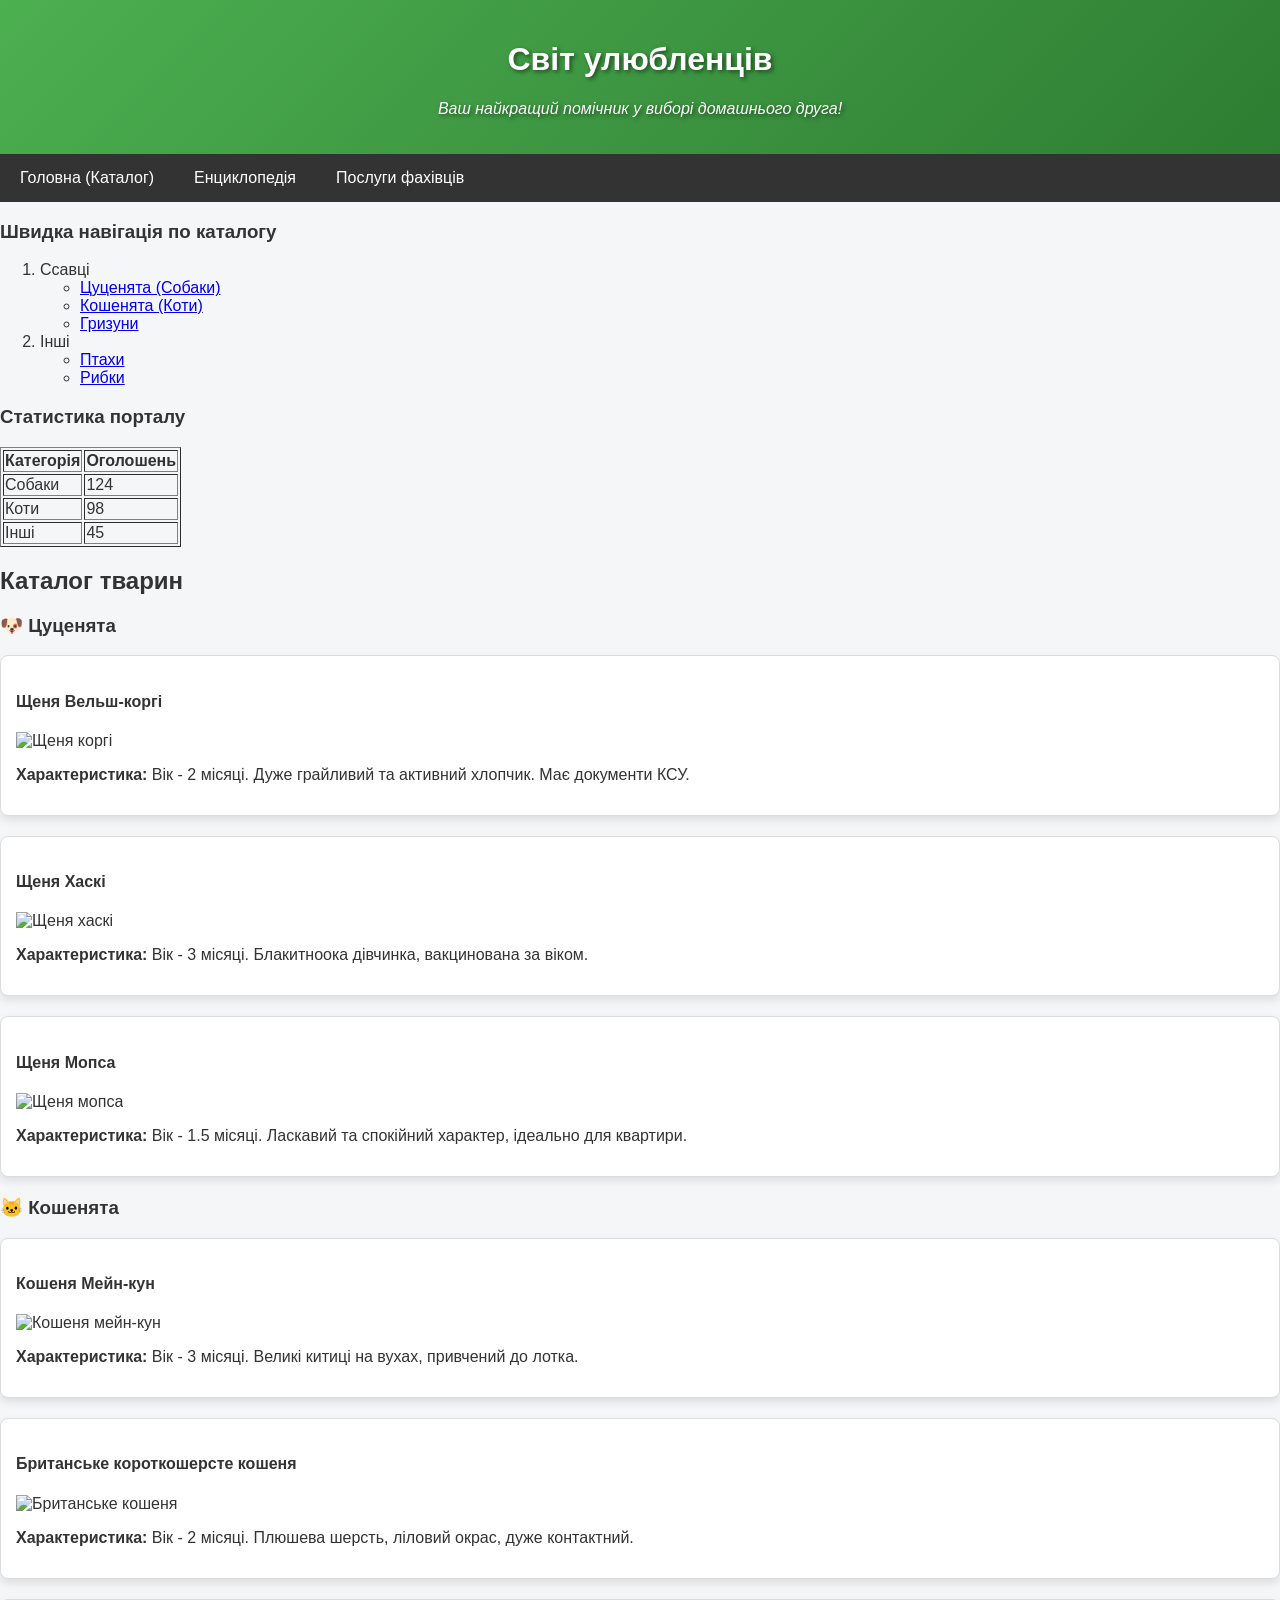
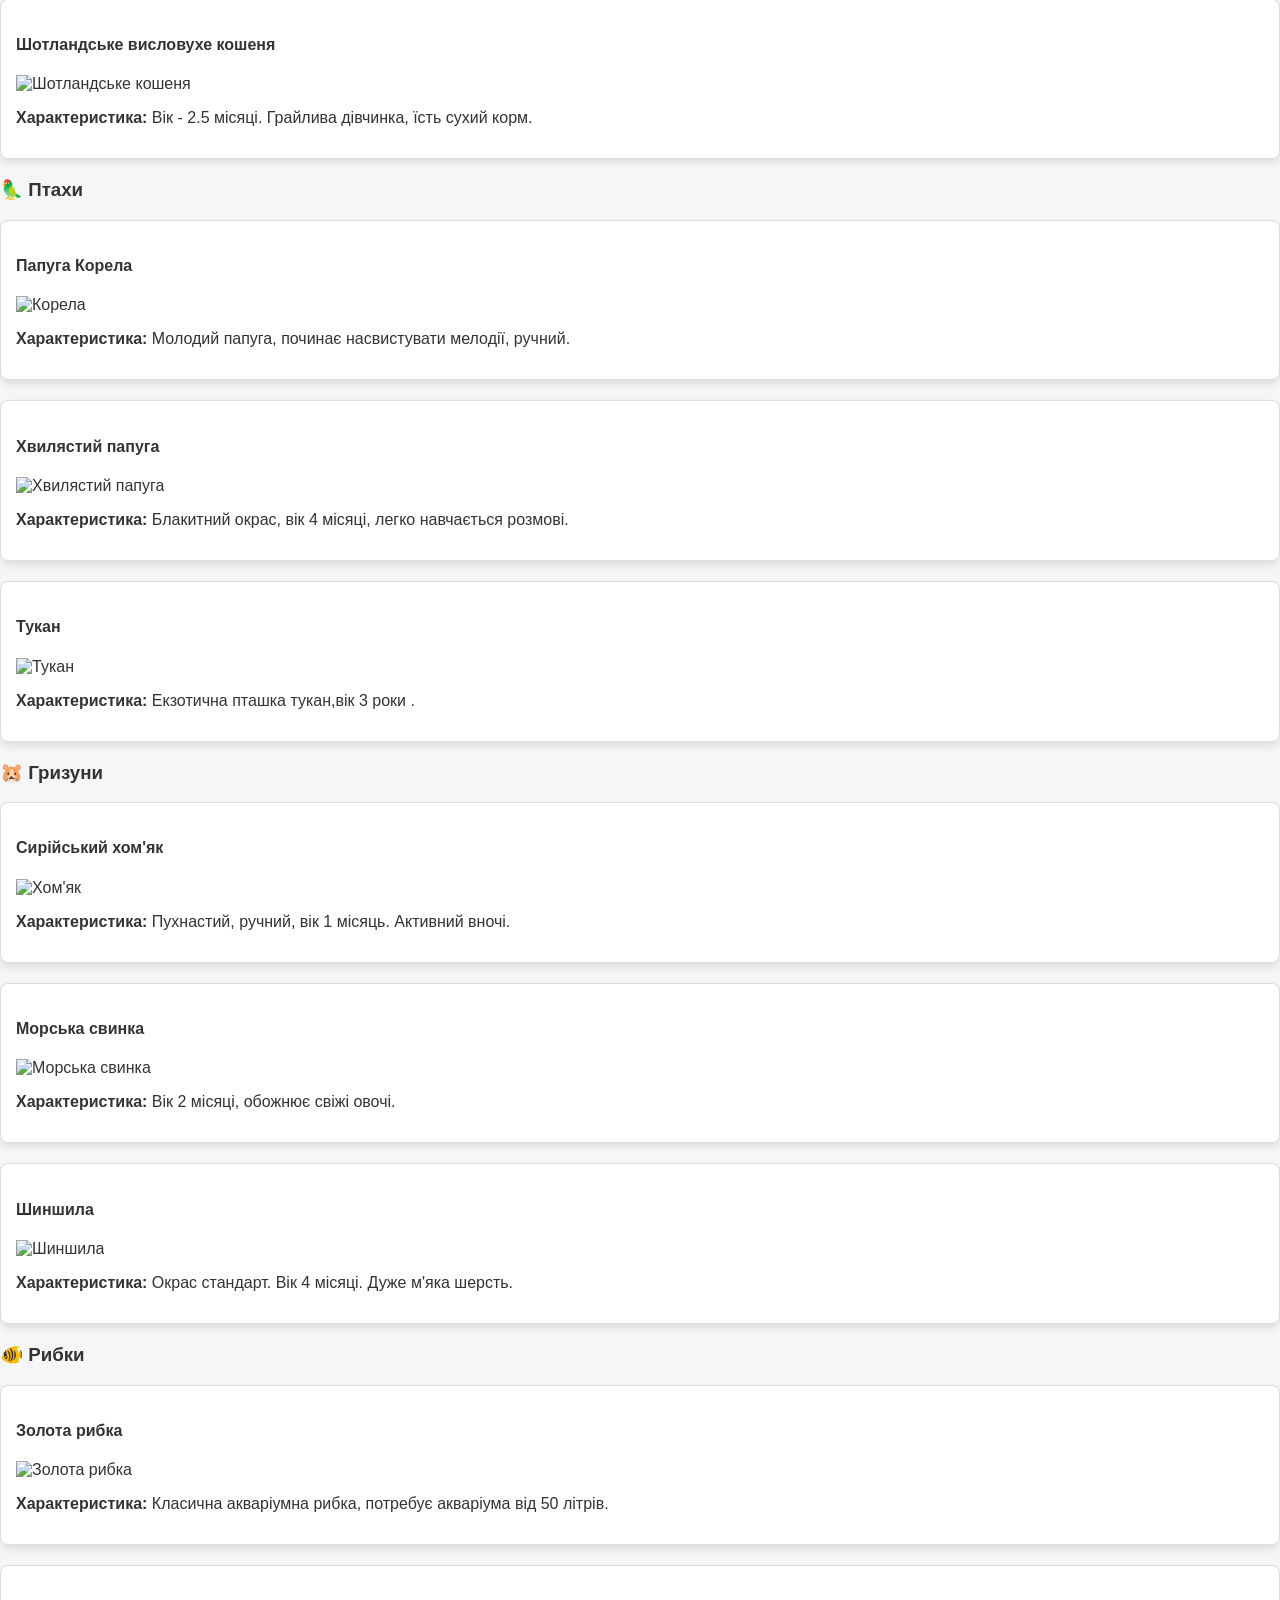
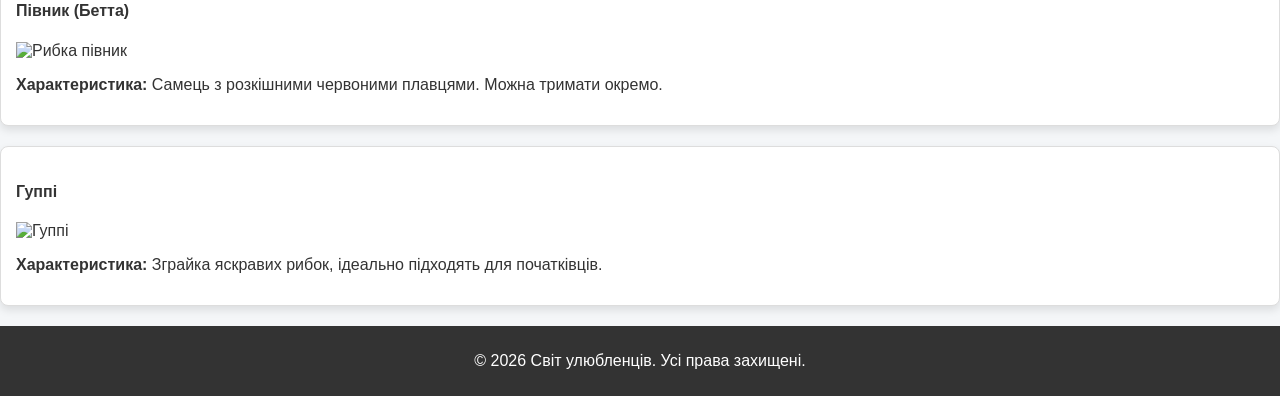
==== index.html @ 74fa22ad "All laboratory work has been completed: structure, CSS, multimedia and form have been added" ====
<!DOCTYPE html>
<html lang="uk">
<head>
    
    <meta charset="utf-8">
    <meta name="description" content="Світ улюбленців - каталог домашніх тварин, оголошення, продаж цуценят та кошенят">
    <meta name="keywords" content="тварини, коти, собаки, птахи, гризуни, рибки, купити">
    <meta name="author" content="Самбуріна Єва">
    <meta name="viewport" content="width=device-width, initial-scale=1.0">
    <title>Світ улюбленців - Головна та Каталог</title>
   
    <link rel="stylesheet" href="style.css">
</head>
<body>
  
    <header>
        <h1>Світ улюбленців</h1>
        <p><i>Ваш найкращий помічник у виборі домашнього друга!</i></p>
    </header>

    
    <nav>
        <ul class="main-menu">
            <li><a href="index.html">Головна (Каталог)</a>
                <ul class="sub-menu">
                    <li><a href="index.html#dogs">Собаки</a></li>
                    <li><a href="index.html#cats">Коти</a></li>
                </ul>
            </li>
            <li><a href="encyclopedia.html">Енциклопедія</a></li>
            <li><a href="services.html">Послуги фахівців</a></li>
        </ul>
    </nav>

   
    <main>
       
        <aside>
            <h3>Швидка навігація по каталогу</h3>
          
            <ol>
                <li>Ссавці
                    <ul>
                        <li><a href="#dogs">Цуценята (Собаки)</a></li>
                        <li><a href="#cats">Кошенята (Коти)</a></li>
                        <li><a href="#rodents">Гризуни</a></li>
                    </ul>
                </li>
                <li>Інші
                    <ul>
                        <li><a href="#birds">Птахи</a></li>
                        <li><a href="#fish">Рибки</a></li>
                    </ul>
                </li>
            </ol>
            
            <h3>Статистика порталу</h3>
           
            <table border="1">
                <tr>
                    <th>Категорія</th>
                    <th>Оголошень</th>
                </tr>
                <tr><td>Собаки</td><td>124</td></tr>
                <tr><td>Коти</td><td>98</td></tr>
                <tr><td>Інші</td><td>45</td></tr>
            </table>
        </aside>

        <section id="catalog">
            <h2>Каталог тварин</h2>

           
            <section id="dogs">
                <h3>🐶 Цуценята</h3>
                <article>
                    <h4>Щеня Вельш-коргі</h4>
                    <img src="https://delo-korm.ru/upload/medialibrary/e2e/%D0%BA%D0%BE%D1%80%D0%B6%D0%B8%D0%BA.jpg?"height="250" alt="Щеня коргі">
                    <p><b>Характеристика:</b> Вік - 2 місяці. Дуже грайливий та активний хлопчик. Має документи КСУ.</p>
                </article>
                <article>
                    <h4>Щеня Хаскі</h4>
                    <img src="https://petadvice.co.ua/wp-content/uploads/2020/04/husky-2.jpg?"height="250" alt="Щеня хаскі">
                    <p><b>Характеристика:</b> Вік - 3 місяці. Блакитноока дівчинка, вакцинована за віком.</p>
                </article>
                <article>
                    <h4>Щеня Мопса</h4>
                    <img src="https://domashnij-zapovednik.com/wp-content/uploads/2018/09/mal.vTdqk_.jpg" alt="Щеня мопса">
                    <p><b>Характеристика:</b> Вік - 1.5 місяці. Ласкавий та спокійний характер, ідеально для квартири.</p>
                </article>
            </section>

           
            <section id="cats">
                <h3>🐱 Кошенята</h3>
                <article>
                    <h4>Кошеня Мейн-кун</h4>
                    <img src="https://lbcat.com.ua/images/Anthony1.jpg"height="250"  alt="Кошеня мейн-кун">
                    <p><b>Характеристика:</b> Вік - 3 місяці. Великі китиці на вухах, привчений до лотка.</p>
                </article>
                <article>
                    <h4>Британське короткошерсте кошеня</h4>
                    <img src="https://images.unsplash.com/photo-1574144611937-0df059b5ef3e?w=200" alt="Британське кошеня">
                    <p><b>Характеристика:</b> Вік - 2 місяці. Плюшева шерсть, ліловий окрас, дуже контактний.</p>
                </article>
                <article>
                    <h4>Шотландське висловухе кошеня</h4>
                    <img src="https://shotlandskie-kotyata.com.ua/wp-content/uploads/2023/09/dsc1158-954x1024.jpg?"height="250"  alt="Шотландське кошеня">
                    <p><b>Характеристика:</b> Вік - 2.5 місяці. Грайлива дівчинка, їсть сухий корм.</p>
                </article>
            </section>

            
            <section id="birds">
                <h3>🦜 Птахи</h3>
                <article>
                    <h4>Папуга Корела</h4>
                    <img src="https://trtmo.te.ua/wp-content/uploads/2025/11/papuga-korela.jpg?" height="250" alt="Корела">
                    <p><b>Характеристика:</b> Молодий папуга, починає насвистувати мелодії, ручний.</p>
                </article>
                <article>
                    <h4>Хвилястий папуга</h4>
                    <img src="https://bigzoo.com.ua/image/cache/catalog/Animals/Popugai/malenkiye/volnistyye/volnistyy_siniy-750x750-product_thumb.jpg?" height="250" alt="Хвилястий папуга">
                    <p><b>Характеристика:</b> Блакитний окрас, вік 4 місяці, легко навчається розмові.</p>
                </article>
                <article>
                    <h4>Тукан</h4>
                    <img src="https://images.unsplash.com/photo-1550853024-fae8cd4be47f?w=200" alt="Тукан">
                    <p><b>Характеристика: </b>Екзотична пташка тукан,вік 3 роки .</b> </p>
                </article>
            </section>

            
            <section id="rodents">
                <h3>🐹 Гризуни</h3>
                <article>
                    <h4>Сирійський хом'як</h4>
                    <img src="https://images.unsplash.com/photo-1425082661705-1834bfd09dca?w=200" alt="Хом'як">
                    <p><b>Характеристика:</b> Пухнастий, ручний, вік 1 місяць. Активний вночі.</p>
                </article>
                <article>
                    <h4>Морська свинка</h4>
                    <img src="https://terra.vet/wp-content/uploads/22-35.jpg?"height="250"  alt="Морська свинка">
                    <p><b>Характеристика:</b>  Вік 2 місяці, обожнює свіжі овочі.</p>
                </article>
                <article>
                    <h4>Шиншила</h4>
                    <img src="https://cdn.e-pet.com.ua/uploaded/2026/4/17/18/%D0%B7%D0%BE%D0%B1%D1%80%D0%B0%D0%B6%D0%B5%D0%BD%D0%BD%D1%8F_viber_2026-04-17_21-41-24-716-GH0wzEMO.jpg?" height="250" alt="Шиншила">
                    <p><b>Характеристика:</b> Окрас стандарт. Вік 4 місяці. Дуже м'яка шерсть.</p>
                </article>
            </section>

           
            <section id="fish">
                <h3>🐠 Рибки</h3>
                <article>
                    <h4>Золота рибка</h4>
                    <img src="https://blog.tetra.net/uk-ua/wp-content/uploads/2020/12/zolota-rybka.jpg?" height="250" alt="Золота рибка">
                    <p><b>Характеристика:</b> Класична акваріумна рибка, потребує акваріума від 50 літрів.</p>
                </article>
                <article>
                    <h4>Півник (Бетта)</h4>
                    <img src="https://images.prom.ua/5785927025_w1280_h640_5785927025.jpg" height="250" alt="Рибка півник">
                    <p><b>Характеристика:</b> Самець з розкішними червоними плавцями. Можна тримати окремо.</p>
                </article>
                <article>
                    <h4>Гуппі</h4>
                    <img src="https://blog.tetra.net/uk-ua/wp-content/uploads/2020/03/hupi-zovnishnii-vyhliad.jpg" height="250" alt="Гуппі">
                    <p><b>Характеристика:</b> Зграйка яскравих рибок, ідеально підходять для початківців.</p>
                </article>
            </section>

        </section>
    </main>

    
    <footer>
        <p>&copy; 2026 Світ улюбленців. Усі права захищені.</p>
        
    </footer>
</body>
</html>
---- style.css ----
body {
    font-family: Arial, sans-serif; /* Шрифти */
    background-color: #f4f6f8;      /* Колір фону (спрацює, якщо картинка не завантажиться) */
    
    /* ДОДАНО: Фонова картинка (Блок 1, Завдання 2) */
    background-image: url('https://www.transparenttextures.com/patterns/cubes.png'); 
    
    color: #333;                    /* Колір тексту */
    margin: 0;
    padding: 0;
}

/* 
   БЛОК 3, ЗАВДАННЯ 1: Градієнт, тінь тексту та прозорість (rgba)
    */
header {
    /* Лінійний градієнт для фону шапки */
    background: linear-gradient(135deg, #4CAF50 0%, #2E7D32 100%);
    color: white;
    text-align: center; /* Вирівнювання (Блок 1) */
    padding: 20px;
    /* Тінь тексту з прозорістю 50% (0.5) */
    text-shadow: 2px 2px 4px rgba(0, 0, 0, 0.5); 
}

/* 
   БЛОК 1, ЗАВДАННЯ 5: Списки (list-style)
    */
nav {
    background-color: #333;
}
.main-menu, .sub-menu {
    list-style: none; /* Прибираємо стандартні маркери списків */
    padding: 0;
    margin: 0;
}
.main-menu {
    display: flex; 
}
.main-menu > li {
    position: relative;
}
.main-menu a {
    display: block;
    padding: 15px 20px;
    color:white;
    text-decoration: none;
}
.main-menu a:hover {
    background-color: #555;
}
.sub-menu {
    display: none;
    position: absolute;
    top: 100%;
    left: 0;
    background-color: #444;
    min-width: 150px;
    /* БЛОК 3, ЗАВДАННЯ 1: Тінь блоку для випадаючого меню */
    box-shadow: 0px 8px 16px rgba(0, 0, 0, 0.2);
}
.main-menu > li:hover .sub-menu {
    display: block;
}

/* 
   БЛОК 1, ЗАВДАННЯ 5: Кордони, рамки та селектори тегів
   */
article {
    background-color: white;
    padding: 15px;
    margin-bottom: 20px;
    border: 1px solid #ddd; /* Кордони (рамки) блоку */
    border-radius: 8px;     /* Закруглення кутів */
    /* БЛОК 3, ЗАВДАННЯ 1: Тінь блоку з напівпрозорим чорним кольором */
    box-shadow: 0 4px 8px rgba(0, 0, 0, 0.1);
}

/* БЛОК 3, ЗАВДАННЯ 1: Прозорість (opacity) до зображень */
.breed-img {
    transition: opacity 0.3s ease;
}
.breed-img:hover {
    opacity: 0.8; /* Зображення стає трохи прозорим при наведенні */
}

/* 
   БЛОК 1, ЗАВДАННЯ 5: Класи та ID-селектори
   ========================================================================== */
/* Клас-селектор для стилізації складної форми */
.styled-form {
    background-color: #f9f9f9;
    padding: 20px;
    border-radius: 8px;
    max-width: 500px;
    border: 1px solid #ccc;
    box-shadow: 0 4px 8px rgba(0,0,0,0.1);
}
.styled-form input {
    width: 100%;
    padding: 8px;
    margin-top: 5px;
    box-sizing: border-box;
}

/* БЛОК 1, ЗАВДАННЯ 5: Курсори */
.styled-form button {
    background-color: #4CAF50;
    color: white;
    padding: 10px 15px;
    border: none;
    border-radius: 4px;
    cursor: pointer; /* Зміна курсору на «руку» при наведенні на кнопку */
    margin-top: 15px;
}
.styled-form button:hover {
    background-color: #45a049;
}

/* ID-селектори для секцій на сторінці послуг */
#vet, #kino, #form {
    margin-top: 20px;
}

footer {
    text-align: center;
    background-color: #333;
    color: white;
    padding: 10px;
    margin-top: 20px;
}
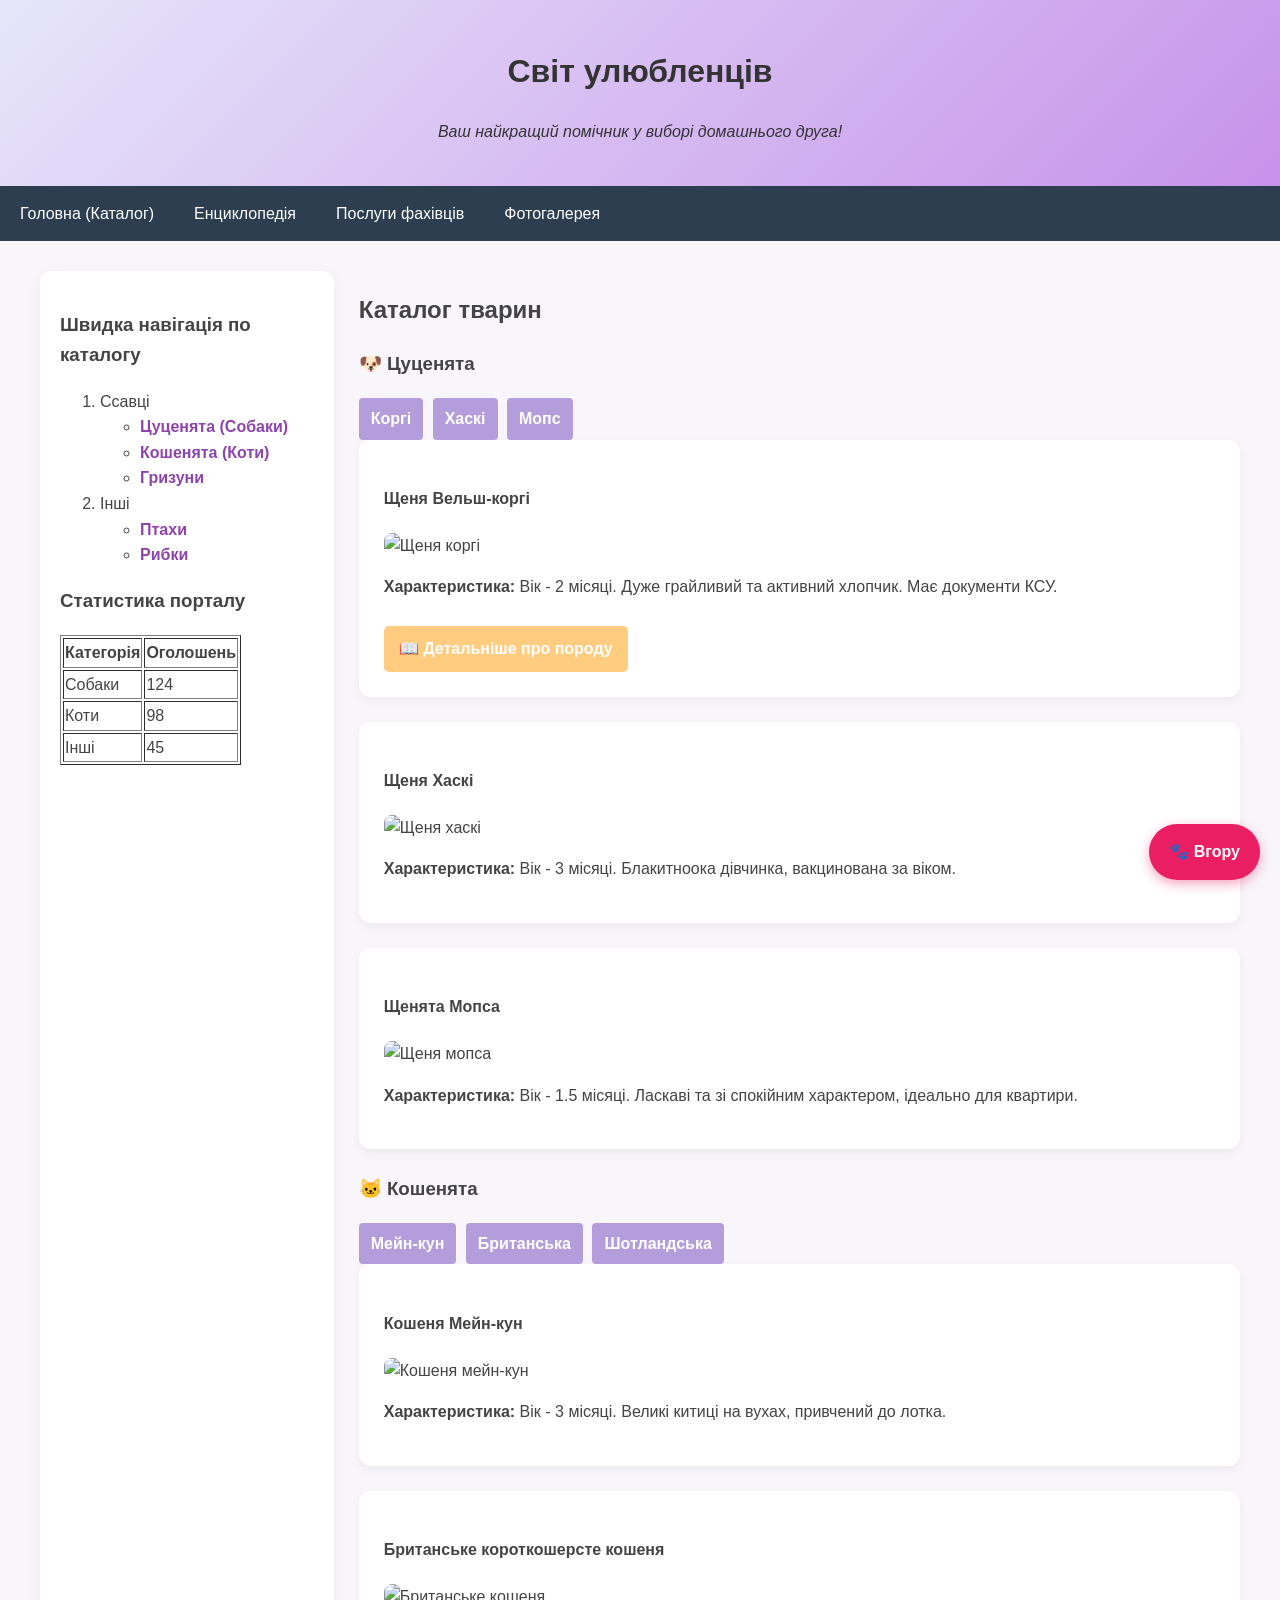
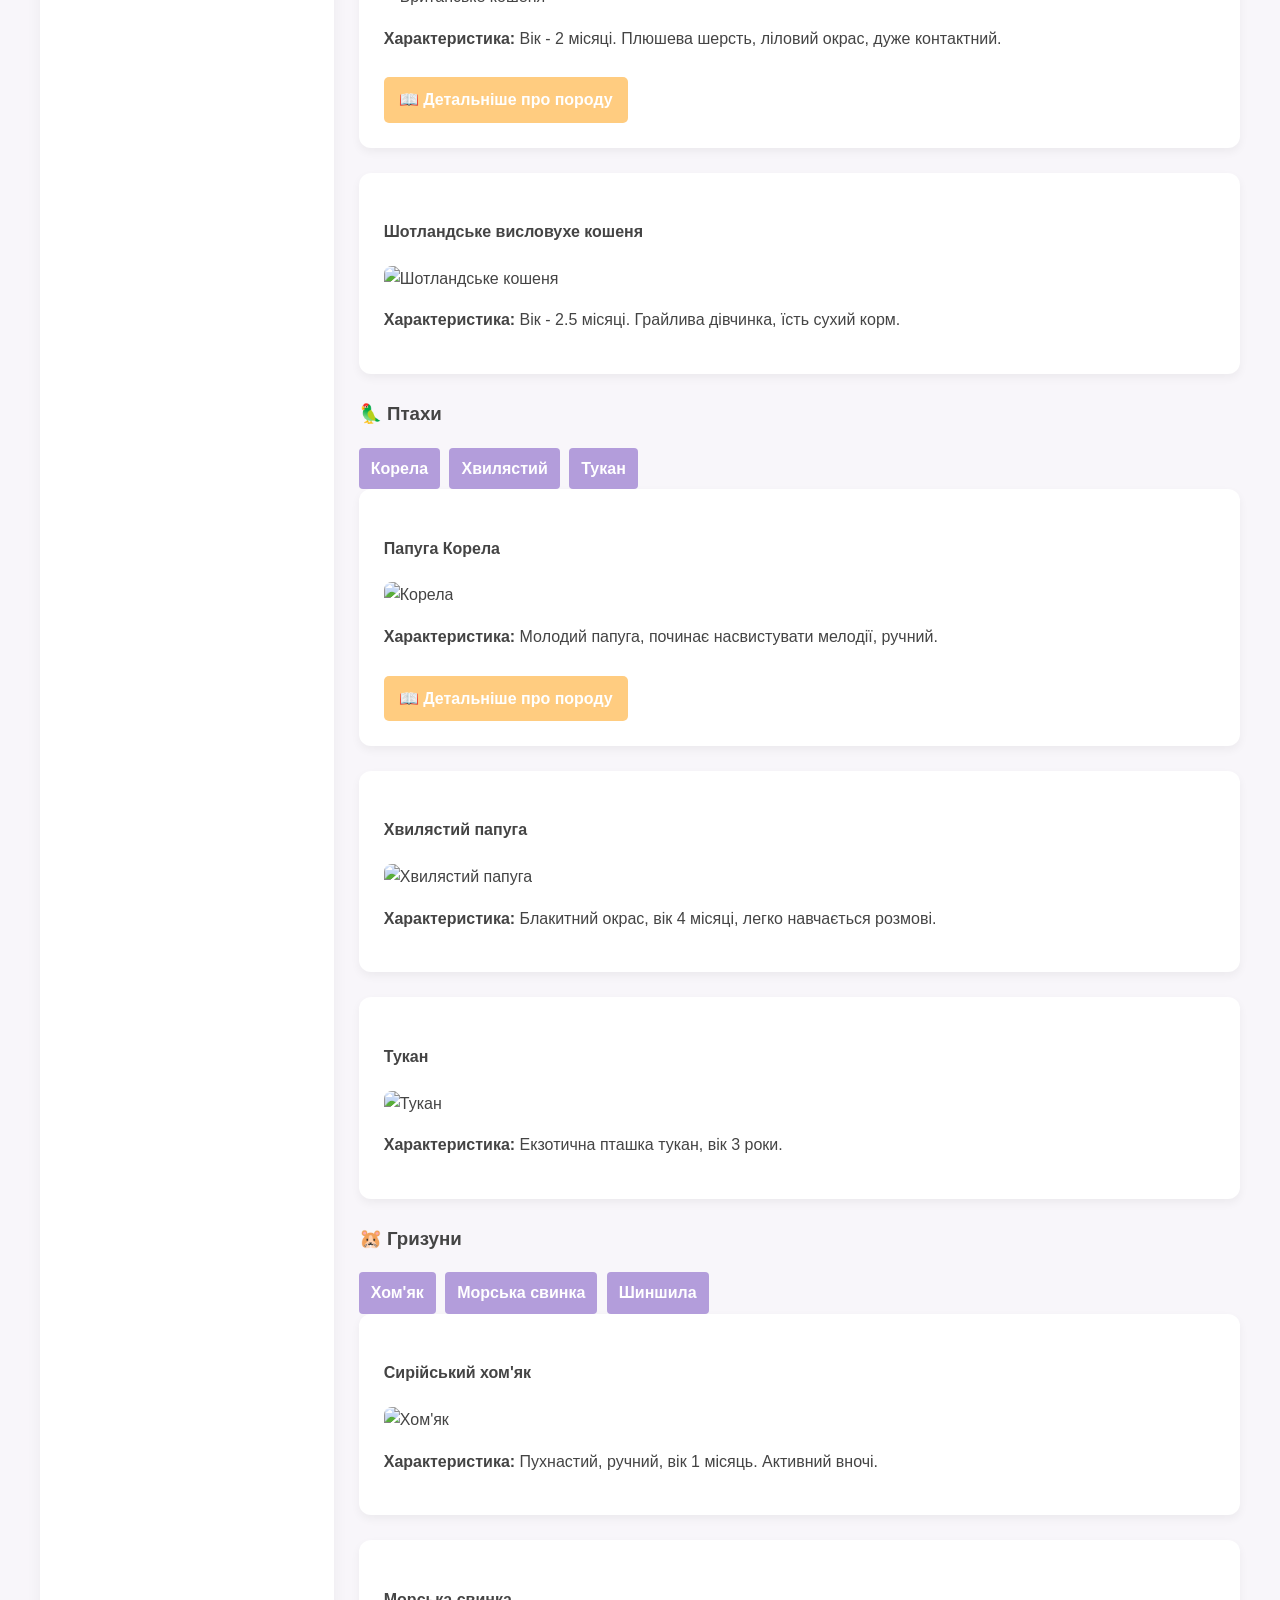
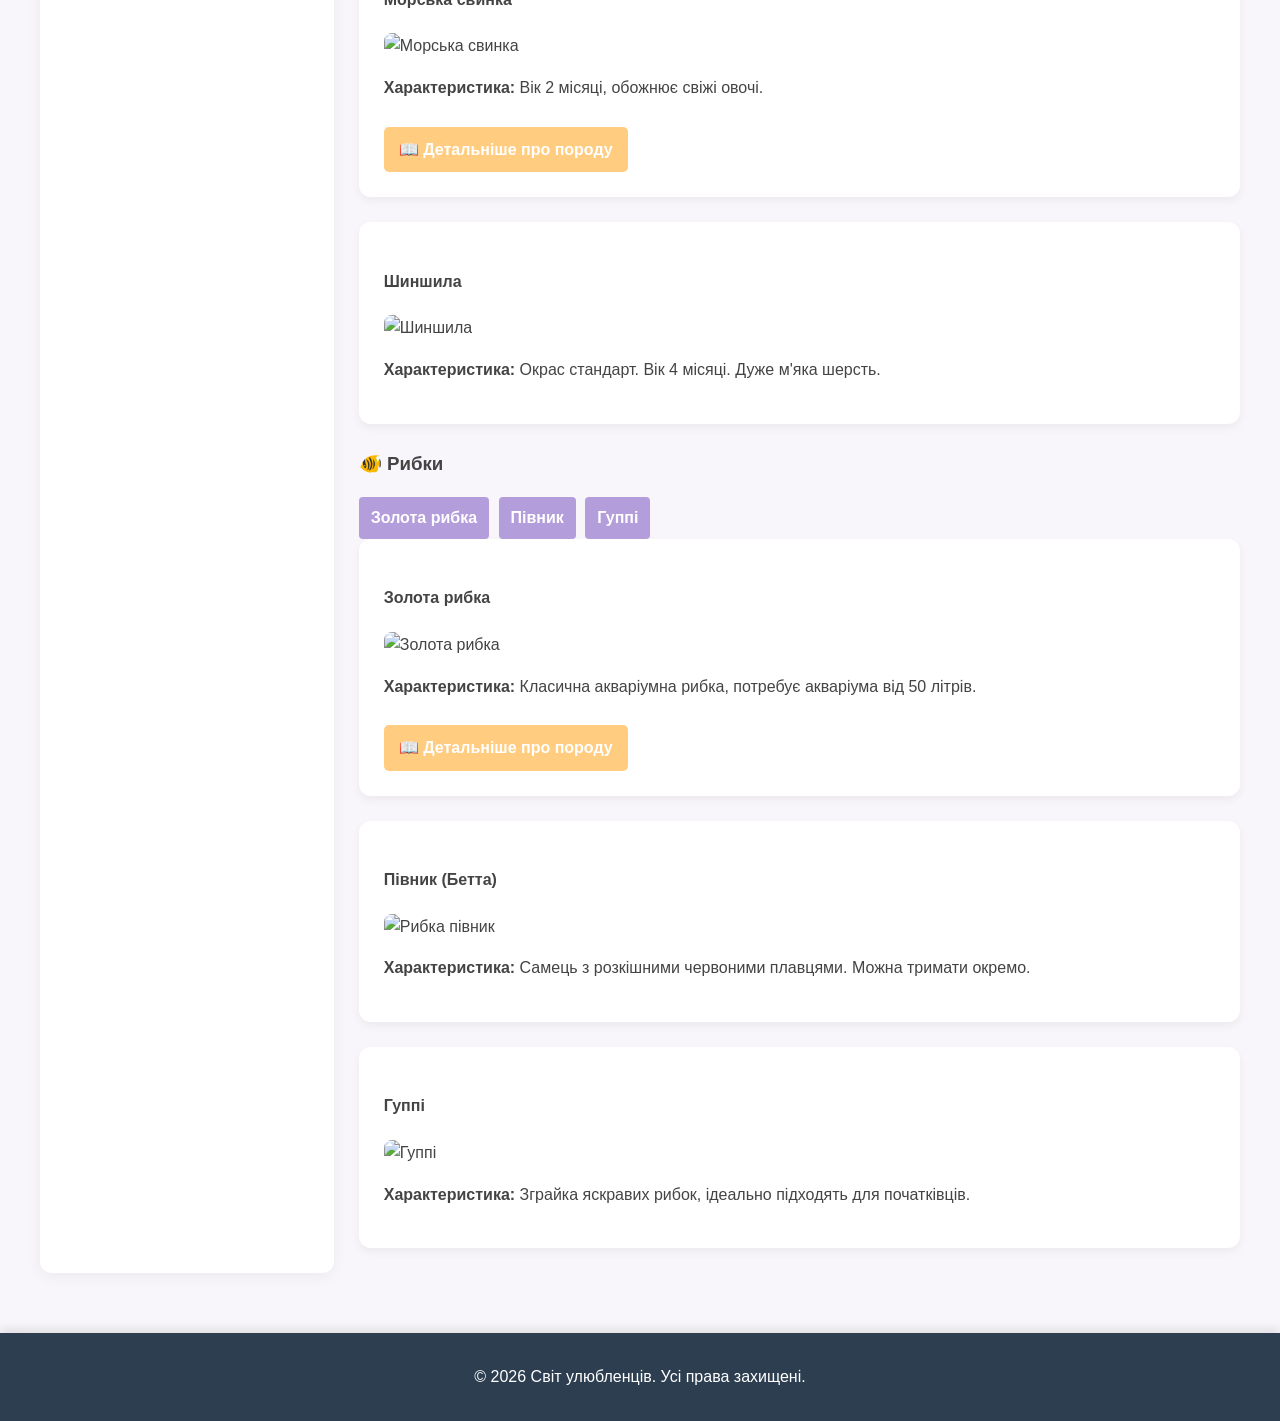
==== commit e5a50150: "feat(lab2): add CSS Grid layout, media queries, and responsive menu" ====
--- a/index.html
+++ b/index.html
@@ -1,24 +1,19 @@
 <!DOCTYPE html>
 <html lang="uk">
 <head>
-    
     <meta charset="utf-8">
-    <meta name="description" content="Світ улюбленців - каталог домашніх тварин, оголошення, продаж цуценят та кошенят">
-    <meta name="keywords" content="тварини, коти, собаки, птахи, гризуни, рибки, купити">
+    <meta name="description" content="Світ улюбленців - каталог домашніх тварин">
     <meta name="author" content="Самбуріна Єва">
     <meta name="viewport" content="width=device-width, initial-scale=1.0">
-    <title>Світ улюбленців - Головна та Каталог</title>
-   
+    <title>Світ улюбленців - Каталог</title>
     <link rel="stylesheet" href="style.css">
 </head>
-<body>
-  
-    <header>
-        <h1>Світ улюбленців</h1>
-        <p><i>Ваш найкращий помічник у виборі домашнього друга!</i></p>
+<body class="page">
+    <header class="header">
+        <h1 class="header__title">Світ улюбленців</h1>
+        <p class="header__subtitle"><i>Ваш найкращий помічник у виборі домашнього друга!</i></p>
     </header>
 
-    
     <nav>
         <ul class="main-menu">
             <li><a href="index.html">Головна (Каталог)</a>
@@ -29,34 +24,32 @@
             </li>
             <li><a href="encyclopedia.html">Енциклопедія</a></li>
             <li><a href="services.html">Послуги фахівців</a></li>
+            <!-- ОСЬ НАША НОВА КНОПКА ДЛЯ ГАЛЕРЕЇ -->
+            <li><a href="gallery.html">Фотогалерея</a></li>
         </ul>
     </nav>
 
-   
-    <main>
-       
-        <aside>
-            <h3>Швидка навігація по каталогу</h3>
-          
-            <ol>
-                <li>Ссавці
-                    <ul>
-                        <li><a href="#dogs">Цуценята (Собаки)</a></li>
-                        <li><a href="#cats">Кошенята (Коти)</a></li>
-                        <li><a href="#rodents">Гризуни</a></li>
+    <main class="main-content">
+        <aside class="sidebar">
+            <h3 class="sidebar__title">Швидка навігація по каталогу</h3>
+            <ol class="sidebar__list">
+                <li class="sidebar__item">Ссавці
+                    <ul class="sidebar__sublist">
+                        <li class="sidebar__subitem"><a href="#dogs">Цуценята (Собаки)</a></li>
+                        <li class="sidebar__subitem"><a href="#cats">Кошенята (Коти)</a></li>
+                        <li class="sidebar__subitem"><a href="#rodents">Гризуни</a></li>
                     </ul>
                 </li>
-                <li>Інші
-                    <ul>
-                        <li><a href="#birds">Птахи</a></li>
-                        <li><a href="#fish">Рибки</a></li>
+                <li class="sidebar__item">Інші
+                    <ul class="sidebar__sublist">
+                        <li class="sidebar__subitem"><a href="#birds">Птахи</a></li>
+                        <li class="sidebar__subitem"><a href="#fish">Рибки</a></li>
                     </ul>
                 </li>
             </ol>
-            
-            <h3>Статистика порталу</h3>
-           
-            <table border="1">
+
+            <h3 class="sidebar__title">Статистика порталу</h3>
+            <table border="1" class="sidebar__table">
                 <tr>
                     <th>Категорія</th>
                     <th>Оголошень</th>
@@ -67,116 +60,149 @@
             </table>
         </aside>
 
-        <section id="catalog">
-            <h2>Каталог тварин</h2>
-
-           
-            <section id="dogs">
-                <h3>🐶 Цуценята</h3>
-                <article>
-                    <h4>Щеня Вельш-коргі</h4>
-                    <img src="https://delo-korm.ru/upload/medialibrary/e2e/%D0%BA%D0%BE%D1%80%D0%B6%D0%B8%D0%BA.jpg?"height="250" alt="Щеня коргі">
-                    <p><b>Характеристика:</b> Вік - 2 місяці. Дуже грайливий та активний хлопчик. Має документи КСУ.</p>
-                </article>
-                <article>
-                    <h4>Щеня Хаскі</h4>
-                    <img src="https://petadvice.co.ua/wp-content/uploads/2020/04/husky-2.jpg?"height="250" alt="Щеня хаскі">
-                    <p><b>Характеристика:</b> Вік - 3 місяці. Блакитноока дівчинка, вакцинована за віком.</p>
-                </article>
-                <article>
-                    <h4>Щеня Мопса</h4>
-                    <img src="https://domashnij-zapovednik.com/wp-content/uploads/2018/09/mal.vTdqk_.jpg" alt="Щеня мопса">
-                    <p><b>Характеристика:</b> Вік - 1.5 місяці. Ласкавий та спокійний характер, ідеально для квартири.</p>
-                </article>
-            </section>
-
-           
-            <section id="cats">
-                <h3>🐱 Кошенята</h3>
-                <article>
-                    <h4>Кошеня Мейн-кун</h4>
-                    <img src="https://lbcat.com.ua/images/Anthony1.jpg"height="250"  alt="Кошеня мейн-кун">
-                    <p><b>Характеристика:</b> Вік - 3 місяці. Великі китиці на вухах, привчений до лотка.</p>
-                </article>
-                <article>
-                    <h4>Британське короткошерсте кошеня</h4>
-                    <img src="https://images.unsplash.com/photo-1574144611937-0df059b5ef3e?w=200" alt="Британське кошеня">
-                    <p><b>Характеристика:</b> Вік - 2 місяці. Плюшева шерсть, ліловий окрас, дуже контактний.</p>
-                </article>
-                <article>
-                    <h4>Шотландське висловухе кошеня</h4>
-                    <img src="https://shotlandskie-kotyata.com.ua/wp-content/uploads/2023/09/dsc1158-954x1024.jpg?"height="250"  alt="Шотландське кошеня">
-                    <p><b>Характеристика:</b> Вік - 2.5 місяці. Грайлива дівчинка, їсть сухий корм.</p>
-                </article>
-            </section>
-
-            
-            <section id="birds">
-                <h3>🦜 Птахи</h3>
-                <article>
-                    <h4>Папуга Корела</h4>
-                    <img src="https://trtmo.te.ua/wp-content/uploads/2025/11/papuga-korela.jpg?" height="250" alt="Корела">
-                    <p><b>Характеристика:</b> Молодий папуга, починає насвистувати мелодії, ручний.</p>
-                </article>
-                <article>
-                    <h4>Хвилястий папуга</h4>
-                    <img src="https://bigzoo.com.ua/image/cache/catalog/Animals/Popugai/malenkiye/volnistyye/volnistyy_siniy-750x750-product_thumb.jpg?" height="250" alt="Хвилястий папуга">
-                    <p><b>Характеристика:</b> Блакитний окрас, вік 4 місяці, легко навчається розмові.</p>
-                </article>
-                <article>
-                    <h4>Тукан</h4>
-                    <img src="https://images.unsplash.com/photo-1550853024-fae8cd4be47f?w=200" alt="Тукан">
-                    <p><b>Характеристика: </b>Екзотична пташка тукан,вік 3 роки .</b> </p>
-                </article>
-            </section>
-
-            
-            <section id="rodents">
-                <h3>🐹 Гризуни</h3>
-                <article>
-                    <h4>Сирійський хом'як</h4>
-                    <img src="https://images.unsplash.com/photo-1425082661705-1834bfd09dca?w=200" alt="Хом'як">
-                    <p><b>Характеристика:</b> Пухнастий, ручний, вік 1 місяць. Активний вночі.</p>
-                </article>
-                <article>
-                    <h4>Морська свинка</h4>
-                    <img src="https://terra.vet/wp-content/uploads/22-35.jpg?"height="250"  alt="Морська свинка">
-                    <p><b>Характеристика:</b>  Вік 2 місяці, обожнює свіжі овочі.</p>
-                </article>
-                <article>
-                    <h4>Шиншила</h4>
-                    <img src="https://cdn.e-pet.com.ua/uploaded/2026/4/17/18/%D0%B7%D0%BE%D0%B1%D1%80%D0%B0%D0%B6%D0%B5%D0%BD%D0%BD%D1%8F_viber_2026-04-17_21-41-24-716-GH0wzEMO.jpg?" height="250" alt="Шиншила">
-                    <p><b>Характеристика:</b> Окрас стандарт. Вік 4 місяці. Дуже м'яка шерсть.</p>
-                </article>
-            </section>
-
-           
-            <section id="fish">
-                <h3>🐠 Рибки</h3>
-                <article>
-                    <h4>Золота рибка</h4>
-                    <img src="https://blog.tetra.net/uk-ua/wp-content/uploads/2020/12/zolota-rybka.jpg?" height="250" alt="Золота рибка">
-                    <p><b>Характеристика:</b> Класична акваріумна рибка, потребує акваріума від 50 літрів.</p>
-                </article>
-                <article>
-                    <h4>Півник (Бетта)</h4>
-                    <img src="https://images.prom.ua/5785927025_w1280_h640_5785927025.jpg" height="250" alt="Рибка півник">
-                    <p><b>Характеристика:</b> Самець з розкішними червоними плавцями. Можна тримати окремо.</p>
-                </article>
-                <article>
-                    <h4>Гуппі</h4>
-                    <img src="https://blog.tetra.net/uk-ua/wp-content/uploads/2020/03/hupi-zovnishnii-vyhliad.jpg" height="250" alt="Гуппі">
-                    <p><b>Характеристика:</b> Зграйка яскравих рибок, ідеально підходять для початківців.</p>
+        <section class="catalog" id="catalog">
+            <h2 class="catalog__title">Каталог тварин</h2>
+
+            <!-- СОБАКИ -->
+            <section class="category" id="dogs">
+                <h3 class="category__title">🐶 Цуценята</h3>
+                <div class="category__nav">
+                    <a href="#corgi" style="display:inline-block; padding:8px 12px; background:#B39DDB; color:white; text-decoration:none; border-radius:4px; margin-right:5px;">Коргі</a>
+                    <a href="#husky" style="display:inline-block; padding:8px 12px; background:#B39DDB; color:white; text-decoration:none; border-radius:4px; margin-right:5px;">Хаскі</a>
+                    <a href="#pug" style="display:inline-block; padding:8px 12px; background:#B39DDB; color:white; text-decoration:none; border-radius:4px;">Мопс</a>
+                </div>
+
+                <article class="card" id="corgi">
+                    <h4 class="card__title">Щеня Вельш-коргі</h4>
+                    <img src="https://images.unsplash.com/photo-1597633425046-08f5110420b5?w=400"  height="250" alt="Щеня коргі" class="card__image">
+                    <p class="card__desc"><b>Характеристика:</b> Вік - 2 місяці. Дуже грайливий та активний хлопчик. Має документи КСУ.</p>
+                    <a href="encyclopedia.html#corgi-info" style="display:inline-block; padding:10px 15px; background-color:#FFCC80; color:white; text-decoration:none; border-radius:5px; margin-top:10px; font-weight:bold;">📖 Детальніше про породу</a>
+                </article>
+                <article class="card" id="husky">
+                    <h4 class="card__title">Щеня Хаскі</h4>
+                    <img src="https://petadvice.co.ua/wp-content/uploads/2020/04/husky-2.jpg?" height="250" alt="Щеня хаскі" class="card__image">
+                    <p class="card__desc"><b>Характеристика:</b> Вік - 3 місяці. Блакитноока дівчинка, вакцинована за віком.</p>
+                </article>
+                <article class="card" id="pug">
+                    <h4 class="card__title">Щенята Мопса</h4>
+                    <img src="https://domashnij-zapovednik.com/wp-content/uploads/2018/09/mal.vTdqk_.jpg" alt="Щеня мопса" class="card__image">
+                    <p class="card__desc"><b>Характеристика:</b> Вік - 1.5 місяці. Ласкаві та зі спокійним характером, ідеально для квартири.</p>
+                </article>
+            </section>
+
+            <!-- КОТИ -->
+            <section class="category" id="cats">
+                <h3 class="category__title">🐱 Кошенята</h3>
+                 <div class="category__nav">
+                    <a href="#maine" style="display:inline-block; padding:8px 12px; background:#B39DDB; color:white; text-decoration:none; border-radius:4px; margin-right:5px;">Мейн-кун</a>
+                    <a href="#british" style="display:inline-block; padding:8px 12px; background:#B39DDB; color:white; text-decoration:none; border-radius:4px; margin-right:5px;">Британська</a>
+                    <a href="#scottish" style="display:inline-block; padding:8px 12px; background:#B39DDB; color:white; text-decoration:none; border-radius:4px;">Шотландська</a>
+                </div>
+                <article class="card" id="maine">
+                    <h4 class="card__title">Кошеня Мейн-кун</h4>
+                    <img src="https://lbcat.com.ua/images/Anthony1.jpg" height="250" alt="Кошеня мейн-кун" class="card__image">
+                    <p class="card__desc"><b>Характеристика:</b> Вік - 3 місяці. Великі китиці на вухах, привчений до лотка.</p>
+                </article>
+                <article class="card" id="british">
+                    <h4 class="card__title">Британське короткошерсте кошеня</h4>
+                    <img src="https://murlo.org/uk/wp-content/uploads/2014/12/%D0%91%D1%80%D0%B8%D1%82%D0%B0%D0%BD%D1%81%D1%8C%D0%BA%D0%B5-%D0%B3%D0%BE%D0%BB%D1%83%D0%B1%D0%B5-%D0%BA%D0%BE%D1%88%D0%B5%D0%BD%D1%8F-%D1%84%D0%BE%D1%82%D0%BE.jpg"height="250" alt="Британське кошеня" class="card__image">
+                    <p class="card__desc"><b>Характеристика:</b> Вік - 2 місяці. Плюшева шерсть, ліловий окрас, дуже контактний.</p>
+                    <a href="encyclopedia.html#british-info" style="display:inline-block; padding:10px 15px; background-color:#FFCC80; color:white; text-decoration:none; border-radius:5px; margin-top:10px; font-weight:bold;">📖 Детальніше про породу</a>
+                </article>
+                <article class="card" id="scottish">
+                    <h4 class="card__title">Шотландське висловухе кошеня</h4>
+                    <img src="https://shotlandskie-kotyata.com.ua/wp-content/uploads/2023/09/dsc1158-954x1024.jpg?" height="250" alt="Шотландське кошеня" class="card__image">
+                    <p class="card__desc"><b>Характеристика:</b> Вік - 2.5 місяці. Грайлива дівчинка, їсть сухий корм.</p>
+                </article>
+            </section>
+
+            <!-- ПТАХИ -->
+            <section class="category" id="birds">
+                <h3 class="category__title">🦜 Птахи</h3>
+                 <div class="category__nav">
+                    <a href="#corella" style="display:inline-block; padding:8px 12px; background:#B39DDB; color:white; text-decoration:none; border-radius:4px; margin-right:5px;">Корела</a>
+                    <a href="#budgie" style="display:inline-block; padding:8px 12px; background:#B39DDB; color:white; text-decoration:none; border-radius:4px; margin-right:5px;">Хвилястий</a>
+                    <a href="#toucan" style="display:inline-block; padding:8px 12px; background:#B39DDB; color:white; text-decoration:none; border-radius:4px;">Тукан</a>
+                </div>
+                <article class="card" id="corella">
+                    <h4 class="card__title">Папуга Корела</h4>
+                    <img src="https://trtmo.te.ua/wp-content/uploads/2025/11/papuga-korela.jpg?" height="250" alt="Корела" class="card__image">
+                    <p class="card__desc"><b>Характеристика:</b> Молодий папуга, починає насвистувати мелодії, ручний.</p>
+                    <a href="encyclopedia.html#corella-info" style="display:inline-block; padding:10px 15px; background-color:#FFCC80; color:white; text-decoration:none; border-radius:5px; margin-top:10px; font-weight:bold;">📖 Детальніше про породу</a>
+                </article>
+                <article class="card" id="budgie">
+                    <h4 class="card__title">Хвилястий папуга</h4>
+                    <img src="https://bigzoo.com.ua/image/cache/catalog/Animals/Popugai/malenkiye/volnistyye/volnistyy_siniy-750x750-product_thumb.jpg?" height="250" alt="Хвилястий папуга" class="card__image">
+                    <p class="card__desc"><b>Характеристика:</b> Блакитний окрас, вік 4 місяці, легко навчається розмові.</p>
+                </article>
+                <article class="card" id="toucan">
+                    <h4 class="card__title">Тукан</h4>
+                    <img src="https://images.unsplash.com/photo-1550853024-fae8cd4be47f?w=200" alt="Тукан" class="card__image">
+                    <p class="card__desc"><b>Характеристика: </b>Екзотична пташка тукан, вік 3 роки.</p>
+                </article>
+            </section>
+
+            <!-- ГРИЗУНИ -->
+            <section class="category" id="rodents">
+                <h3 class="category__title">🐹 Гризуни</h3>
+                <div class="category__nav">
+                    <a href="#hamster" style="display:inline-block; padding:8px 12px; background:#B39DDB; color:white; text-decoration:none; border-radius:4px; margin-right:5px;">Хом'як</a>
+                    <a href="#guinea" style="display:inline-block; padding:8px 12px; background:#B39DDB; color:white; text-decoration:none; border-radius:4px; margin-right:5px;">Морська свинка</a>
+                    <a href="#chinchilla" style="display:inline-block; padding:8px 12px; background:#B39DDB; color:white; text-decoration:none; border-radius:4px;">Шиншила</a>
+                </div>
+                <article class="card" id="hamster">
+                    <h4 class="card__title">Сирійський хом'як</h4>
+                    <img src="https://images.unsplash.com/photo-1425082661705-1834bfd09dca?w=200" alt="Хом'як" class="card__image">
+                    <p class="card__desc"><b>Характеристика:</b> Пухнастий, ручний, вік 1 місяць. Активний вночі.</p>
+                </article>
+                <article class="card" id="guinea">
+                    <h4 class="card__title">Морська свинка</h4>
+                    <img src="https://terra.vet/wp-content/uploads/22-35.jpg?" height="250" alt="Морська свинка" class="card__image">
+                    <p class="card__desc"><b>Характеристика:</b> Вік 2 місяці, обожнює свіжі овочі.</p>
+                    <a href="encyclopedia.html#guinea-pig-info" style="display:inline-block; padding:10px 15px; background-color:#FFCC80; color:white; text-decoration:none; border-radius:5px; margin-top:10px; font-weight:bold;">📖 Детальніше про породу</a>
+                </article>
+                <article class="card" id="chinchilla">
+                    <h4 class="card__title">Шиншила</h4>
+                    <img src="https://cdn.e-pet.com.ua/uploaded/2026/4/17/18/%D0%B7%D0%BE%D0%B1%D1%80%D0%B0%D0%B6%D0%B5%D0%BD%D0%BD%D1%8F_viber_2026-04-17_21-41-24-716-GH0wzEMO.jpg?" height="250" alt="Шиншила" class="card__image">
+                    <p class="card__desc"><b>Характеристика:</b> Окрас стандарт. Вік 4 місяці. Дуже м'яка шерсть.</p>
+                </article>
+            </section>
+
+            <!-- РИБКИ -->
+            <section class="category" id="fish">
+                <h3 class="category__title">🐠 Рибки</h3>
+                <div class="category__nav">
+                    <a href="#goldfish" style="display:inline-block; padding:8px 12px; background:#B39DDB; color:white; text-decoration:none; border-radius:4px; margin-right:5px;">Золота рибка</a>
+                    <a href="#betta" style="display:inline-block; padding:8px 12px; background:#B39DDB; color:white; text-decoration:none; border-radius:4px; margin-right:5px;">Півник</a>
+                    <a href="#guppy" style="display:inline-block; padding:8px 12px; background:#B39DDB; color:white; text-decoration:none; border-radius:4px;">Гуппі</a>
+                </div>
+                <article class="card" id="goldfish">
+                    <h4 class="card__title">Золота рибка</h4>
+                    <img src="https://blog.tetra.net/uk-ua/wp-content/uploads/2020/12/zolota-rybka.jpg?" height="250" alt="Золота рибка" class="card__image">
+                    <p class="card__desc"><b>Характеристика:</b> Класична акваріумна рибка, потребує акваріума від 50 літрів.</p>
+                    <a href="encyclopedia.html#goldfish-info" style="display:inline-block; padding:10px 15px; background-color:#FFCC80; color:white; text-decoration:none; border-radius:5px; margin-top:10px; font-weight:bold;">📖 Детальніше про породу</a>
+                </article>
+                <article class="card" id="betta">
+                    <h4 class="card__title">Півник (Бетта)</h4>
+                    <img src="https://images.prom.ua/5785927025_w1280_h640_5785927025.jpg" height="250" alt="Рибка півник" class="card__image">
+                    <p class="card__desc"><b>Характеристика:</b> Самець з розкішними червоними плавцями. Можна тримати окремо.</p>
+                </article>
+                <article class="card" id="guppy">
+                    <h4 class="card__title">Гуппі</h4>
+                    <img src="https://blog.tetra.net/uk-ua/wp-content/uploads/2020/03/hupi-zovnishnii-vyhliad.jpg" height="250" alt="Гуппі" class="card__image">
+                    <p class="card__desc"><b>Характеристика:</b> Зграйка яскравих рибок, ідеально підходять для початківців.</p>
                 </article>
             </section>
 
         </section>
     </main>
 
-    
-    <footer>
-        <p>&copy; 2026 Світ улюбленців. Усі права захищені.</p>
-        
+    <footer class="footer">
+        <p class="footer__text">&copy; 2026 Світ улюбленців. Усі права захищені.</p>
     </footer>
+
+    <!-- Fixed Елемент (Блок 2, Завдання 3) -->
+   
+    <a href="#" class="btn-up">🐾 Вгору</a>
 </body>
 </html>
--- a/style.css
+++ b/style.css
@@ -1,133 +1,226 @@
 
 
+/* ==========================================================
+   Базові налаштування та м'який дизайн
+   ========================================================== */
 body {
-    font-family: Arial, sans-serif; /* Шрифти */
-    background-color: #f4f6f8;      /* Колір фону (спрацює, якщо картинка не завантажиться) */
-    
-    /* ДОДАНО: Фонова картинка (Блок 1, Завдання 2) */
+    font-family: 'Segoe UI', Tahoma, Geneva, Verdana, sans-serif;
+    background-color: #F8F6FA; /* Дуже ніжний світло-лавандовий фон замість м'ятного */
     background-image: url('https://www.transparenttextures.com/patterns/cubes.png'); 
-    
-    color: #333;                    /* Колір тексту */
+    color: #444;
+    line-height: 1.6; 
     margin: 0;
     padding: 0;
 }
 
-/* 
-   БЛОК 3, ЗАВДАННЯ 1: Градієнт, тінь тексту та прозорість (rgba)
-    */
-header {
-    /* Лінійний градієнт для фону шапки */
-    background: linear-gradient(135deg, #4CAF50 0%, #2E7D32 100%);
-    color: white;
-    text-align: center; /* Вирівнювання (Блок 1) */
-    padding: 20px;
-    /* Тінь тексту з прозорістю 50% (0.5) */
-    text-shadow: 2px 2px 4px rgba(0, 0, 0, 0.5); 
-}
-
-/* 
-   БЛОК 1, ЗАВДАННЯ 5: Списки (list-style)
-    */
-nav {
-    background-color: #333;
-}
+a { text-decoration: none; color: #8E44AD; font-weight: bold; } /* Глибокий фіолетовий замість зеленого */
+a:hover { text-decoration: underline; color: #5B2C6F; }
+
+/* ==========================================================
+   БЛОК 1, ЗАВДАННЯ 2 (БЕМ): Шапка сайту
+   ========================================================== */
+.header {
+    background: linear-gradient(135deg, #E6E6FA 0%, #C792EA 100%); /* Лавандовий перелив */
+    color: #333; /* Темно-сірий текст для контрасту */
+    text-align: center;
+    padding: 25px 20px;
+    text-shadow: none; /* Прибираємо тінь */
+    box-shadow: 0 4px 10px rgba(0,0,0,0.1);
+}
+
+
+/* ==========================================================
+   БЛОК 3, ЗАВДАННЯ 1: Навігація 
+   ========================================================== */
+nav { background-color: #2c3e50; }
 .main-menu, .sub-menu {
-    list-style: none; /* Прибираємо стандартні маркери списків */
+    list-style: none;
     padding: 0;
     margin: 0;
 }
-.main-menu {
-    display: flex; 
-}
-.main-menu > li {
-    position: relative;
-}
+.main-menu { display: flex; }
+.main-menu > li { position: relative; }
 .main-menu a {
     display: block;
     padding: 15px 20px;
-    color:white;
+    color: white;
+    font-weight: normal;
     text-decoration: none;
-}
-.main-menu a:hover {
-    background-color: #555;
-}
+    transition: background 0.3s ease;
+}
+.main-menu a:hover { background-color: #C792EA; text-decoration: none; }
+
 .sub-menu {
     display: none;
     position: absolute;
     top: 100%;
     left: 0;
-    background-color: #444;
-    min-width: 150px;
-    /* БЛОК 3, ЗАВДАННЯ 1: Тінь блоку для випадаючого меню */
+    background-color: #34495e;
+    min-width: 180px;
     box-shadow: 0px 8px 16px rgba(0, 0, 0, 0.2);
-}
-.main-menu > li:hover .sub-menu {
-    display: block;
-}
-
-/* 
-   БЛОК 1, ЗАВДАННЯ 5: Кордони, рамки та селектори тегів
-   */
-article {
-    background-color: white;
-    padding: 15px;
-    margin-bottom: 20px;
-    border: 1px solid #ddd; /* Кордони (рамки) блоку */
-    border-radius: 8px;     /* Закруглення кутів */
-    /* БЛОК 3, ЗАВДАННЯ 1: Тінь блоку з напівпрозорим чорним кольором */
-    box-shadow: 0 4px 8px rgba(0, 0, 0, 0.1);
-}
-
-/* БЛОК 3, ЗАВДАННЯ 1: Прозорість (opacity) до зображень */
-.breed-img {
+    z-index: 10;
+    border-radius: 0 0 8px 8px;
+    overflow: hidden;
+}
+.main-menu > li:hover .sub-menu { display: block; }
+.sub-menu a:hover { background-color: #C792EA; }
+
+/* ==========================================================
+   БЛОК 1, ЗАВДАННЯ 1: CSS Grid Layout (Сітка для сайту)
+   ========================================================== */
+.main-content {
+    display: grid;
+    grid-template-columns: 1fr 3fr; 
+    gap: 25px;
+    padding: 30px 20px;
+    max-width: 1200px;
+    margin: 0 auto;
+}
+
+/* ==========================================================
+   Картки та Сайдбар (Додано ефект "левітації")
+   ========================================================== */
+.sidebar {
+    background-color: #ffffff;
+    padding: 20px;
+    border-radius: 12px;
+    border: none;
+    box-shadow: 0 4px 15px rgba(0, 0, 0, 0.05);
+}
+
+.card {
+    background-color: #ffffff;
+    padding: 25px;
+    margin-bottom: 25px;
+    border: none; /* Прибрали грубі рамки */
+    border-radius: 12px; /* Зробили кути м'якшими */
+    box-shadow: 0 4px 10px rgba(0, 0, 0, 0.05); /* Сучасна м'яка тінь */
+    /* Плавна анімація для ефекту левітації */
+    transition: transform 0.3s ease, box-shadow 0.3s ease;
+}
+
+/* Красивий ефект при наведенні на картку тварини */
+.card:hover {
+    transform: translateY(-7px); /* Картка плавно піднімається вгору */
+    box-shadow: 0 12px 20px rgba(0, 0, 0, 0.15); /* Тінь стає глибшою */
+}
+
+.card__image {
+    max-width: 100%;
+    border-radius: 8px;
     transition: opacity 0.3s ease;
 }
-.breed-img:hover {
-    opacity: 0.8; /* Зображення стає трохи прозорим при наведенні */
-}
-
-/* 
-   БЛОК 1, ЗАВДАННЯ 5: Класи та ID-селектори
-   ========================================================================== */
-/* Клас-селектор для стилізації складної форми */
-.styled-form {
-    background-color: #f9f9f9;
-    padding: 20px;
-    border-radius: 8px;
-    max-width: 500px;
-    border: 1px solid #ccc;
-    box-shadow: 0 4px 8px rgba(0,0,0,0.1);
-}
-.styled-form input {
-    width: 100%;
-    padding: 8px;
-    margin-top: 5px;
-    box-sizing: border-box;
-}
-
-/* БЛОК 1, ЗАВДАННЯ 5: Курсори */
-.styled-form button {
-    background-color: #4CAF50;
-    color: white;
-    padding: 10px 15px;
-    border: none;
-    border-radius: 4px;
-    cursor: pointer; /* Зміна курсору на «руку» при наведенні на кнопку */
-    margin-top: 15px;
-}
-.styled-form button:hover {
-    background-color: #45a049;
-}
-
-/* ID-селектори для секцій на сторінці послуг */
-#vet, #kino, #form {
-    margin-top: 20px;
-}
+.card__image:hover { opacity: 0.85; }
 
 footer {
     text-align: center;
-    background-color: #333;
+    background-color: #2c3e50;
     color: white;
-    padding: 10px;
-    margin-top: 20px;
-}+    padding: 15px;
+    margin-top: 30px;
+    box-shadow: 0 -4px 10px rgba(0,0,0,0.1);
+}
+
+/* ==========================================================
+   БЛОК 2, ЗАВДАННЯ 3: Fixed елемент (Деформація при наведенні)
+   ========================================================== */
+.btn-up {
+    position: fixed;
+    bottom: 20px;
+    right: 20px;
+    background-color: #E91E63; 
+    color: white !important;
+    padding: 15px 20px;
+    border-radius: 50px;
+    font-weight: bold;
+    box-shadow: 0 4px 12px rgba(233, 30, 99, 0.4); /* Тінь  під колір кнопки */
+    transition: transform 0.3s ease, background-color 0.3s ease;
+    z-index: 100;
+    text-decoration: none;
+}
+
+/* Анімація при наведенні ТІЛЬКИ для пристроїв з мишкою (ПК) */
+@media (hover: hover) {
+    .btn-up:hover {
+        transform: scale(1.2) rotate(-10deg);
+        background-color: #C2185B;
+    }
+}
+
+/* Анімація для телефонів спрацьовує ТІЛЬКИ в момент торкання пальцем */
+.btn-up:active {
+        transform: scale(1.2) rotate(-10deg);
+        background-color: #C2185B;
+}
+
+
+/* ==========================================================
+   БЛОК 2 (Завдання 1, 2) та БЛОК 3 (Завдання 2): Галерея
+   ========================================================== */
+.gallery {
+    display: grid;
+    grid-template-columns: repeat(auto-fit, minmax(250px, 1fr));
+    gap: 20px;
+    padding: 20px 0;
+}
+
+.gallery__img {
+    width: 100%;
+    height: 250px;
+    object-fit: cover; 
+    border-radius: 12px;
+    box-shadow: 0 4px 8px rgba(0, 0, 0, 0.1);
+    transition: transform 0.4s ease-in-out, filter 0.4s ease-in-out, box-shadow 0.4s ease-in-out;
+    filter: saturate(100%); 
+}
+
+.gallery__img:hover {
+    transform: scale(1.15); 
+    filter: saturate(200%); 
+    box-shadow: 0 15px 30px rgba(0, 0, 0, 0.4); 
+    z-index: 10; 
+    position: relative;
+    cursor: crosshair;
+}
+
+/* ==========================================================
+   Адаптивні медіа-елементи (відео та аудіо)
+   ========================================================== */
+/* Для відео: розтягуємо на всю ширину і жорстко тримаємо пропорцію 16:9 */
+object, iframe, video {
+    width: 100%;             
+    height: auto;            
+    aspect-ratio: 16 / 9;    
+    border-radius: 8px;      
+}
+
+/* Для аудіо: робимо акуратну тонку панель */
+audio {
+    width: 100%; 
+    max-width: 300px; 
+    height: 45px;     
+    margin-top: 10px;
+    border-radius: 25px; 
+}
+
+/* ==========================================================
+   Медіа-запити (Адаптивність для смартфонів)
+   ========================================================== */
+@media (max-width: 768px) {
+    .main-content { grid-template-columns: 1fr; }
+}
+
+@media (max-width: 320px) {
+    .main-menu { flex-direction: column; display: none; }
+    nav::before {
+        content: "☰ ВІДКРИТИ МЕНЮ";
+        display: block;
+        color: white;
+        padding: 15px;
+        text-align: center;
+        font-weight: bold;
+        cursor: pointer;
+        background-color: #3d459f;
+    }
+    nav:hover .main-menu { display: flex; }
+}
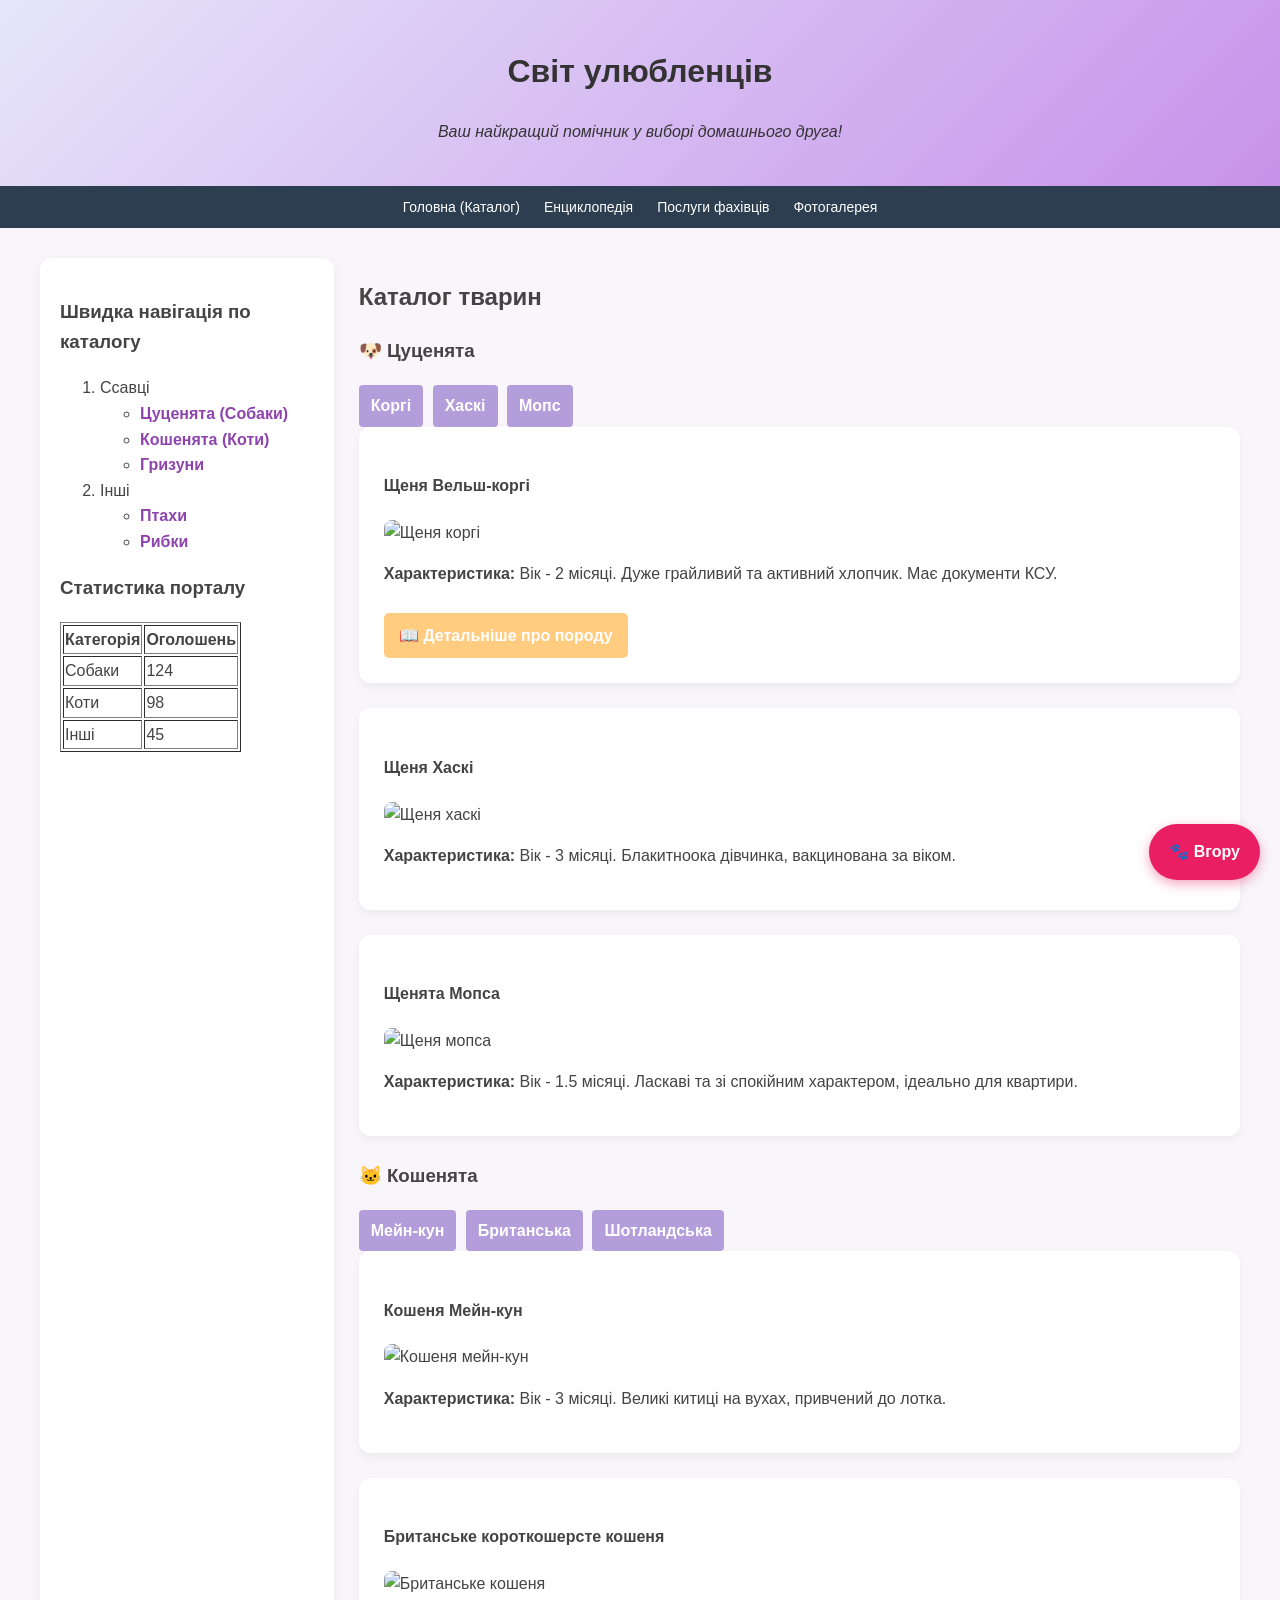
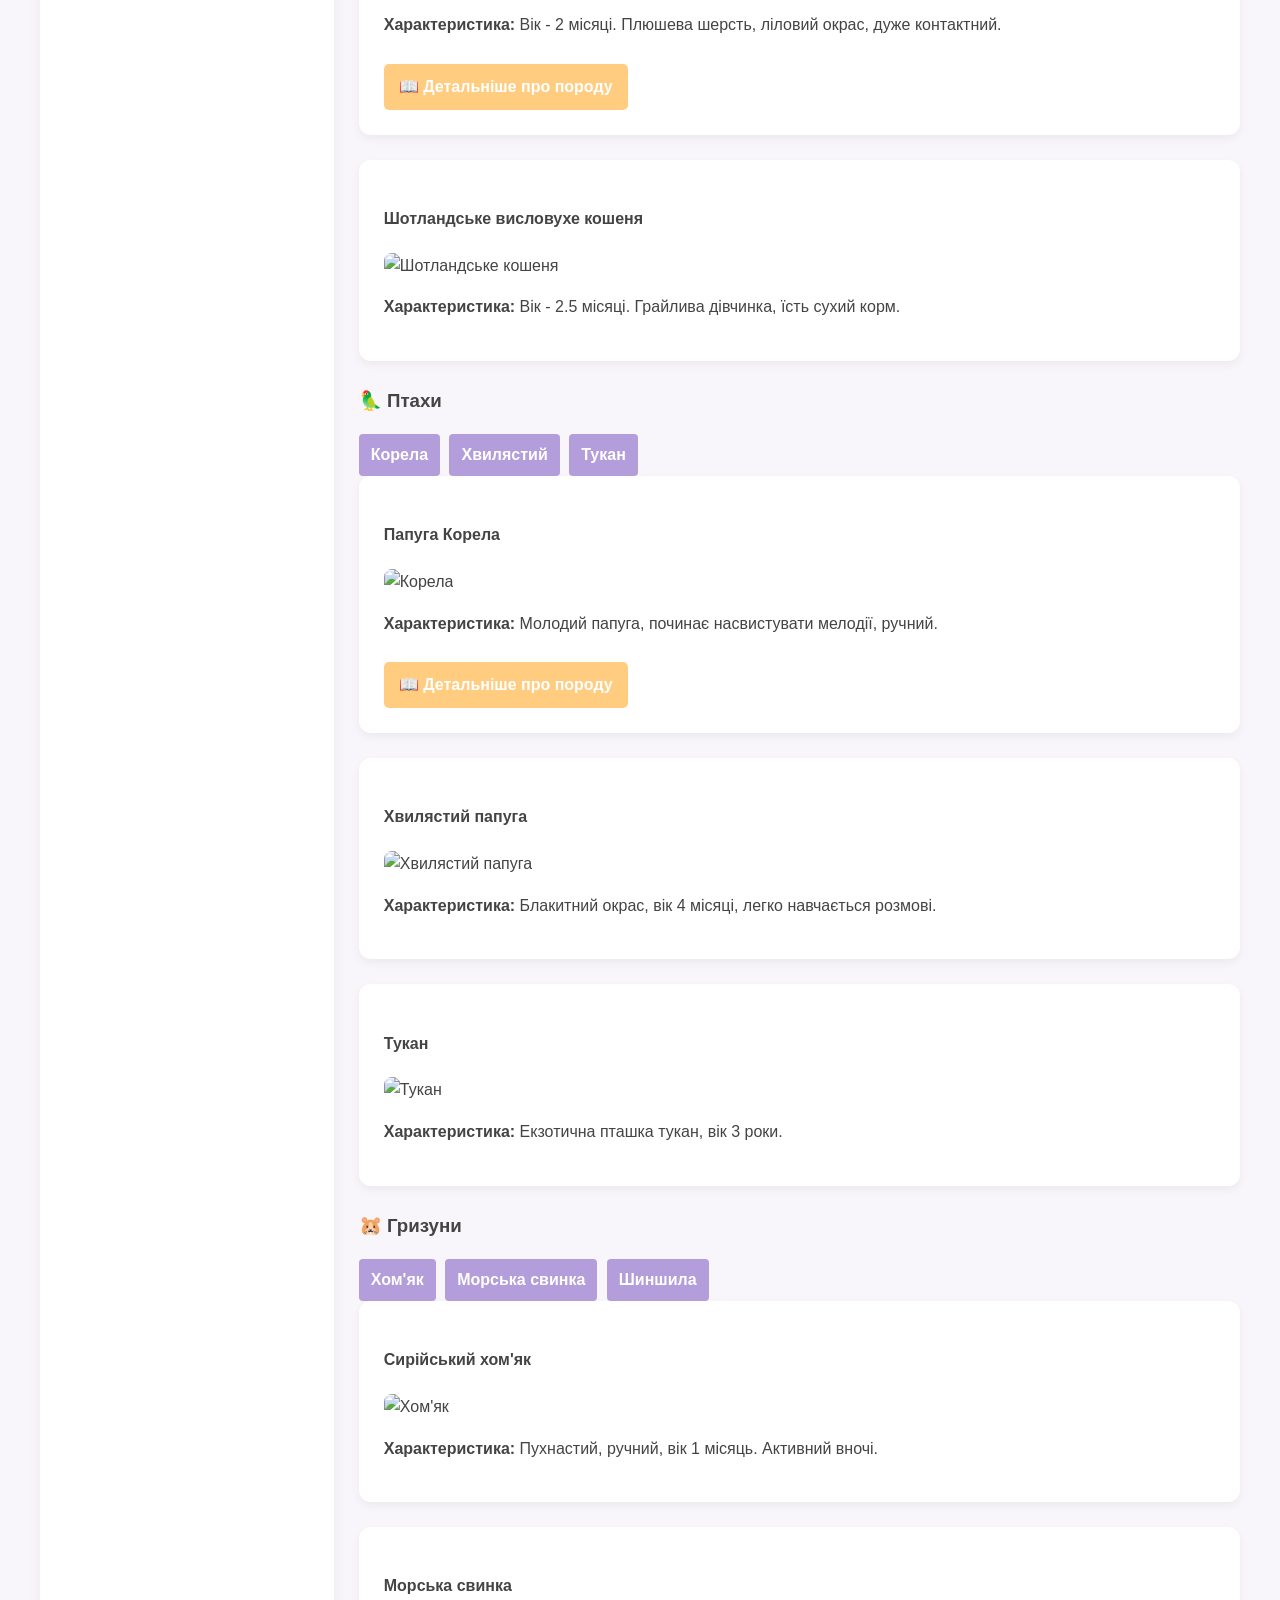
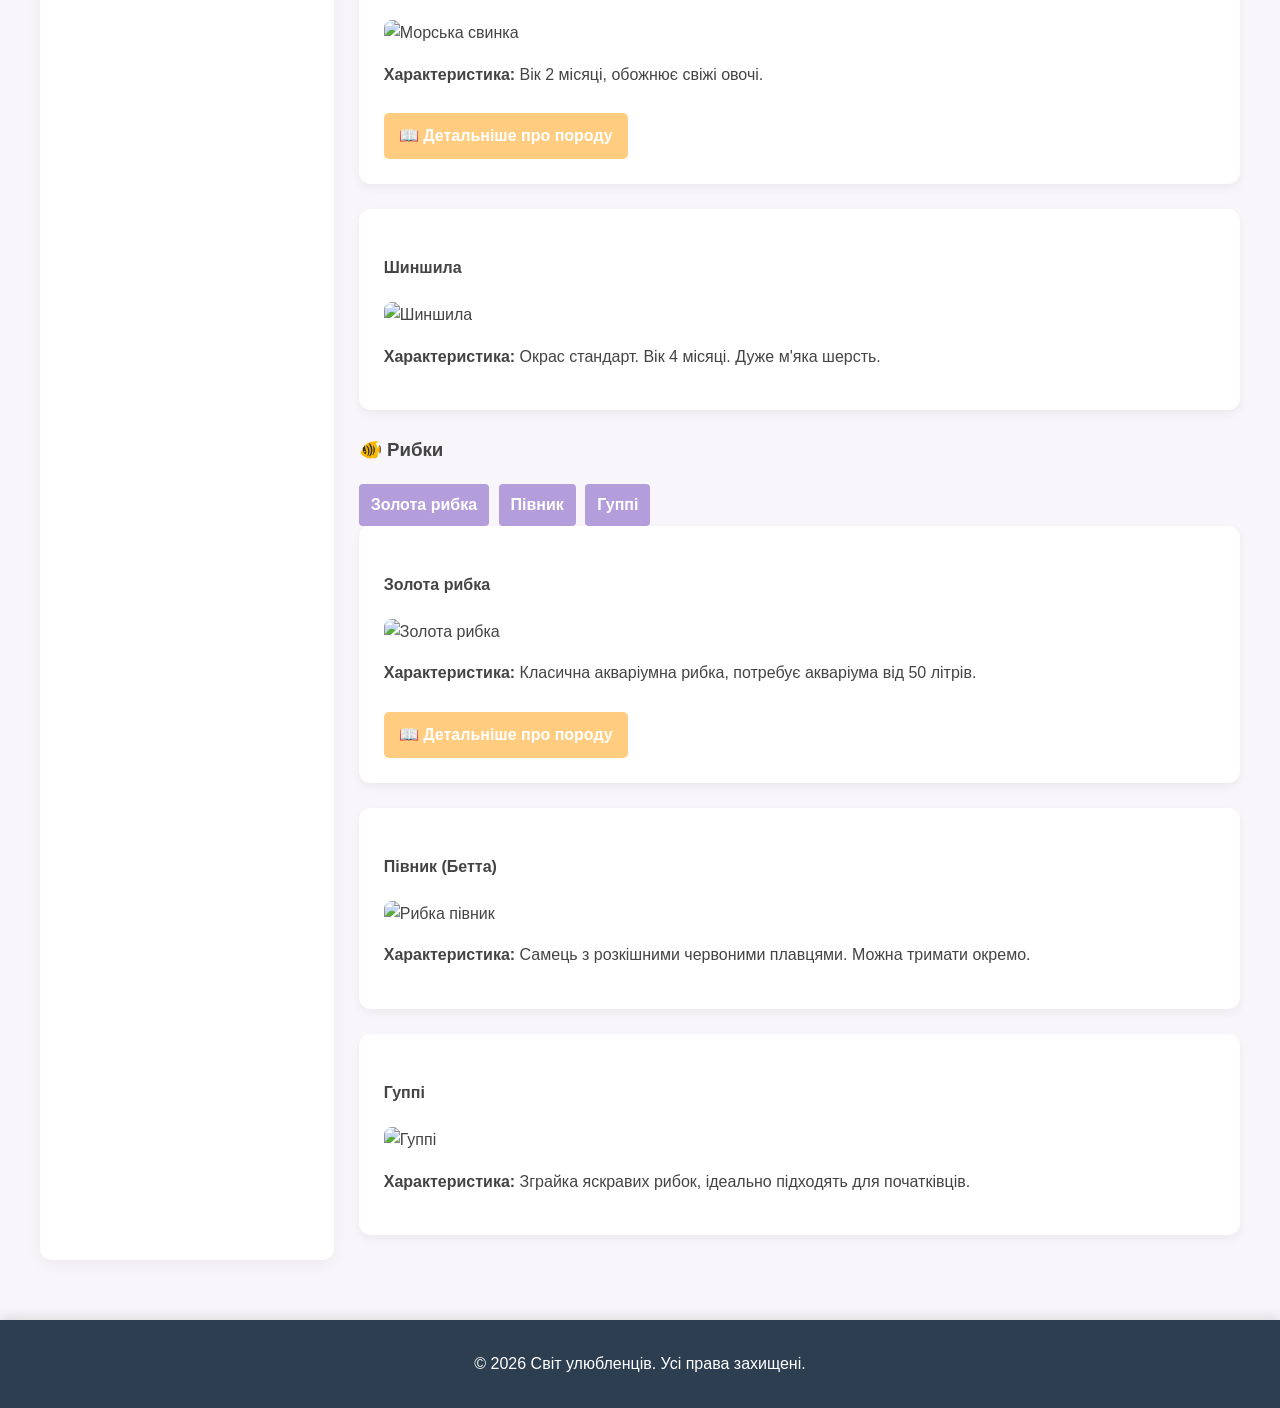
==== commit 64bf4bac: "Fix: the adaptive menu has been tweaked (up to 768px) and the post on the corgi photo has been updat" ====
--- a/index.html
+++ b/index.html
@@ -24,7 +24,7 @@
             </li>
             <li><a href="encyclopedia.html">Енциклопедія</a></li>
             <li><a href="services.html">Послуги фахівців</a></li>
-            <!-- ОСЬ НАША НОВА КНОПКА ДЛЯ ГАЛЕРЕЇ -->
+            <!-- НАША НОВА КНОПКА ДЛЯ ГАЛЕРЕЇ -->
             <li><a href="gallery.html">Фотогалерея</a></li>
         </ul>
     </nav>
@@ -74,7 +74,8 @@
 
                 <article class="card" id="corgi">
                     <h4 class="card__title">Щеня Вельш-коргі</h4>
-                    <img src="https://images.unsplash.com/photo-1597633425046-08f5110420b5?w=400"  height="250" alt="Щеня коргі" class="card__image">
+                   <img src="https://cdn.royalcanin-weshare-online.io/X7njt24B2t6cTeuU5h6b/v2/corgi-puppy-health-and-care"height="250" alt="Щеня коргі"
+                   class="card__image">
                     <p class="card__desc"><b>Характеристика:</b> Вік - 2 місяці. Дуже грайливий та активний хлопчик. Має документи КСУ.</p>
                     <a href="encyclopedia.html#corgi-info" style="display:inline-block; padding:10px 15px; background-color:#FFCC80; color:white; text-decoration:none; border-radius:5px; margin-top:10px; font-weight:bold;">📖 Детальніше про породу</a>
                 </article>
--- a/style.css
+++ b/style.css
@@ -5,7 +5,7 @@
    ========================================================== */
 body {
     font-family: 'Segoe UI', Tahoma, Geneva, Verdana, sans-serif;
-    background-color: #F8F6FA; /* Дуже ніжний світло-лавандовий фон замість м'ятного */
+    background-color: #F8F6FA;; 
     background-image: url('https://www.transparenttextures.com/patterns/cubes.png'); 
     color: #444;
     line-height: 1.6; 
@@ -13,11 +13,11 @@
     padding: 0;
 }
 
-a { text-decoration: none; color: #8E44AD; font-weight: bold; } /* Глибокий фіолетовий замість зеленого */
+a { text-decoration: none; color: #8E44AD; font-weight: bold; } /*  фіолетовий замість зеленого */
 a:hover { text-decoration: underline; color: #5B2C6F; }
 
 /* ==========================================================
-   БЛОК 1, ЗАВДАННЯ 2 (БЕМ): Шапка сайту
+   БЛОК 1, ЗАВДАННЯ 2 : Шапка сайту
    ========================================================== */
 .header {
     background: linear-gradient(135deg, #E6E6FA 0%, #C792EA 100%); /* Лавандовий перелив */
@@ -209,7 +209,14 @@
 @media (max-width: 768px) {
     .main-content { grid-template-columns: 1fr; }
 }
-
+.main-menu {
+        flex-wrap: wrap; 
+        justify-content: center;
+    }
+    .main-menu a {
+        padding: 10px 12px; 
+        font-size: 14px; 
+    }
 @media (max-width: 320px) {
     .main-menu { flex-direction: column; display: none; }
     nav::before {
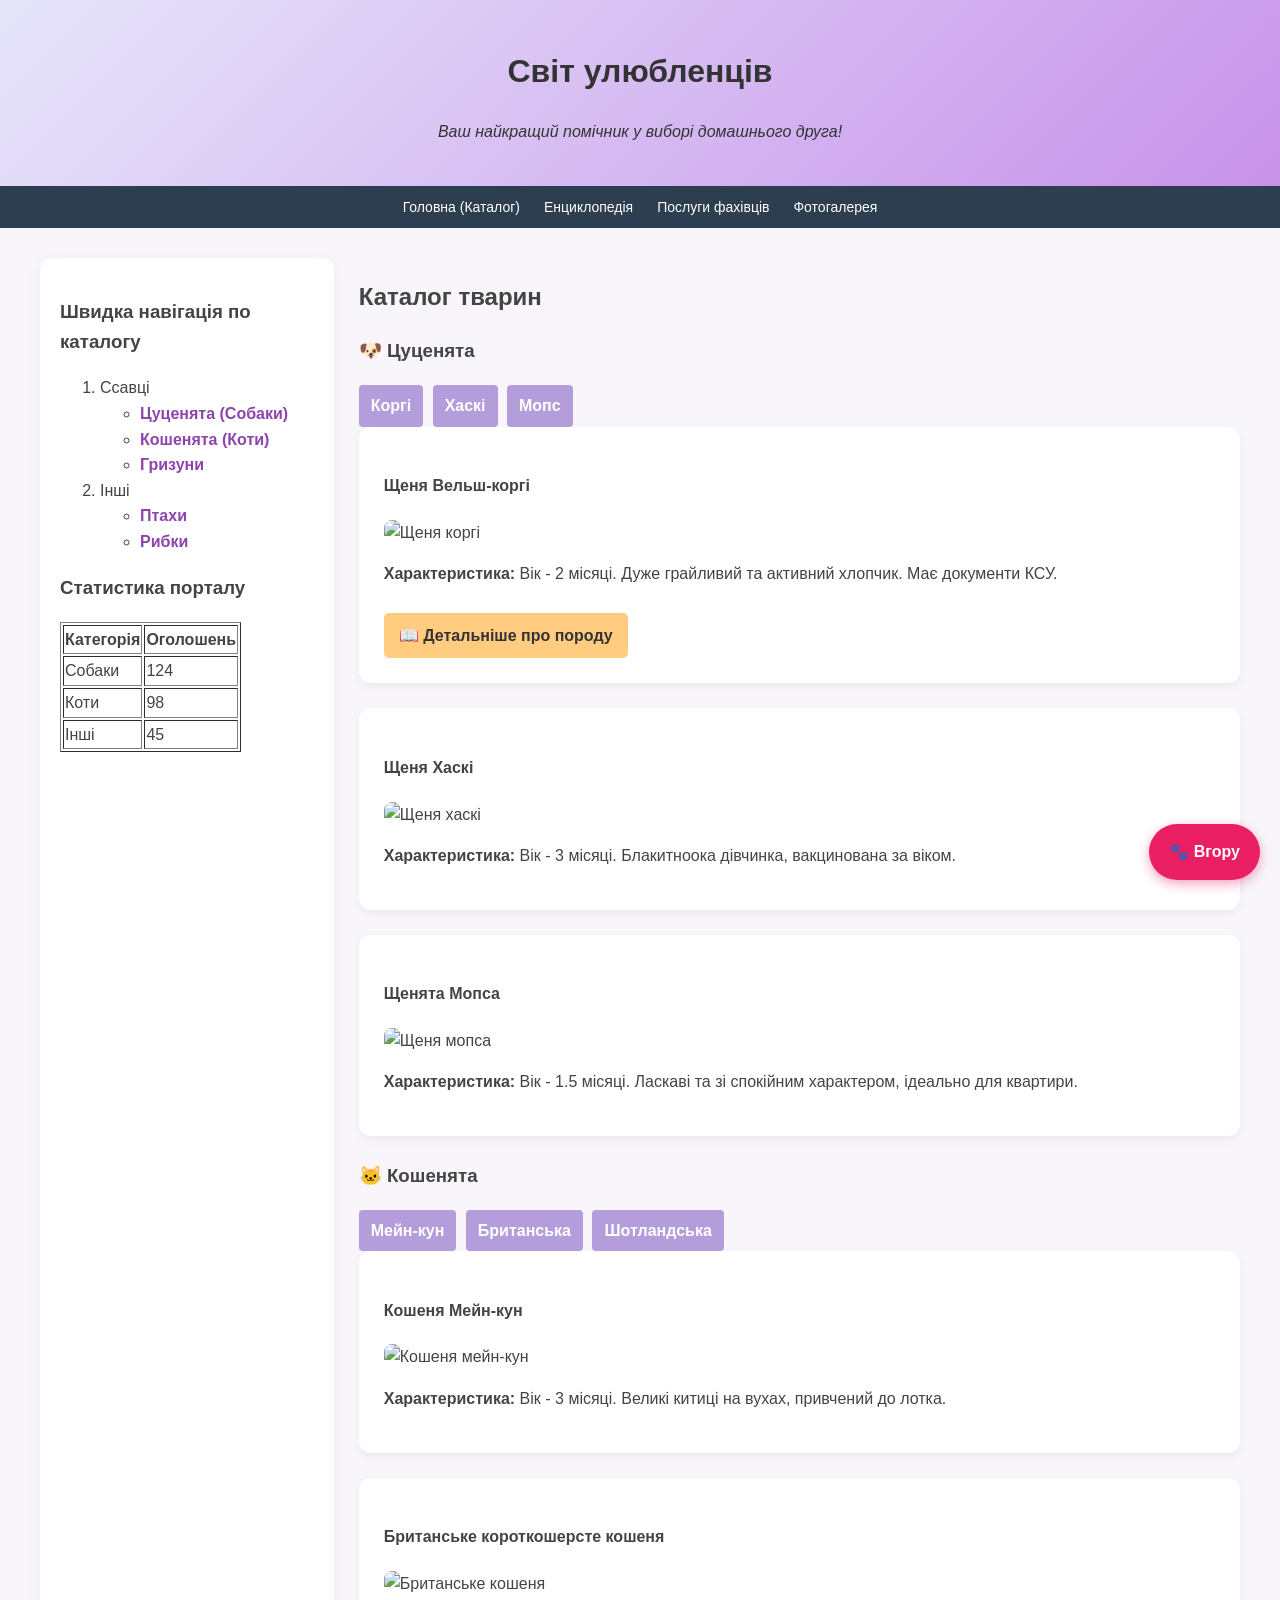
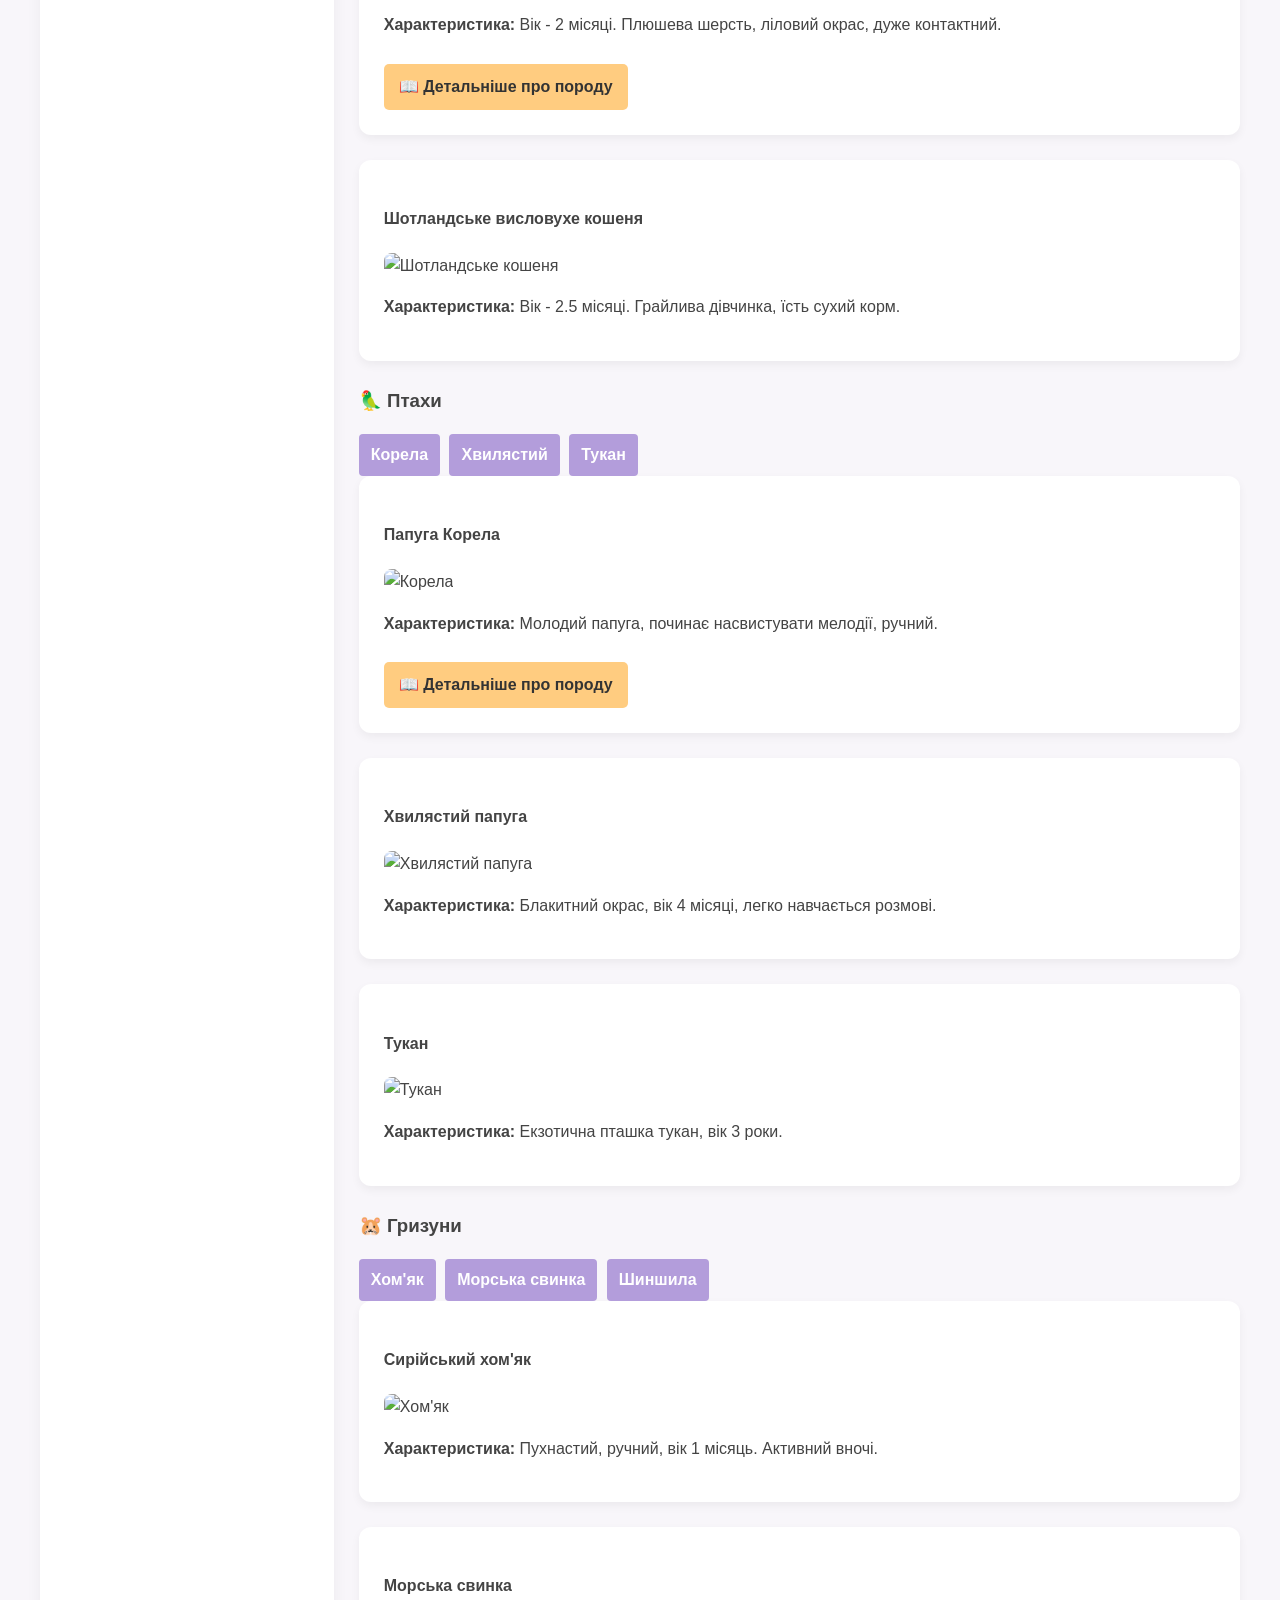
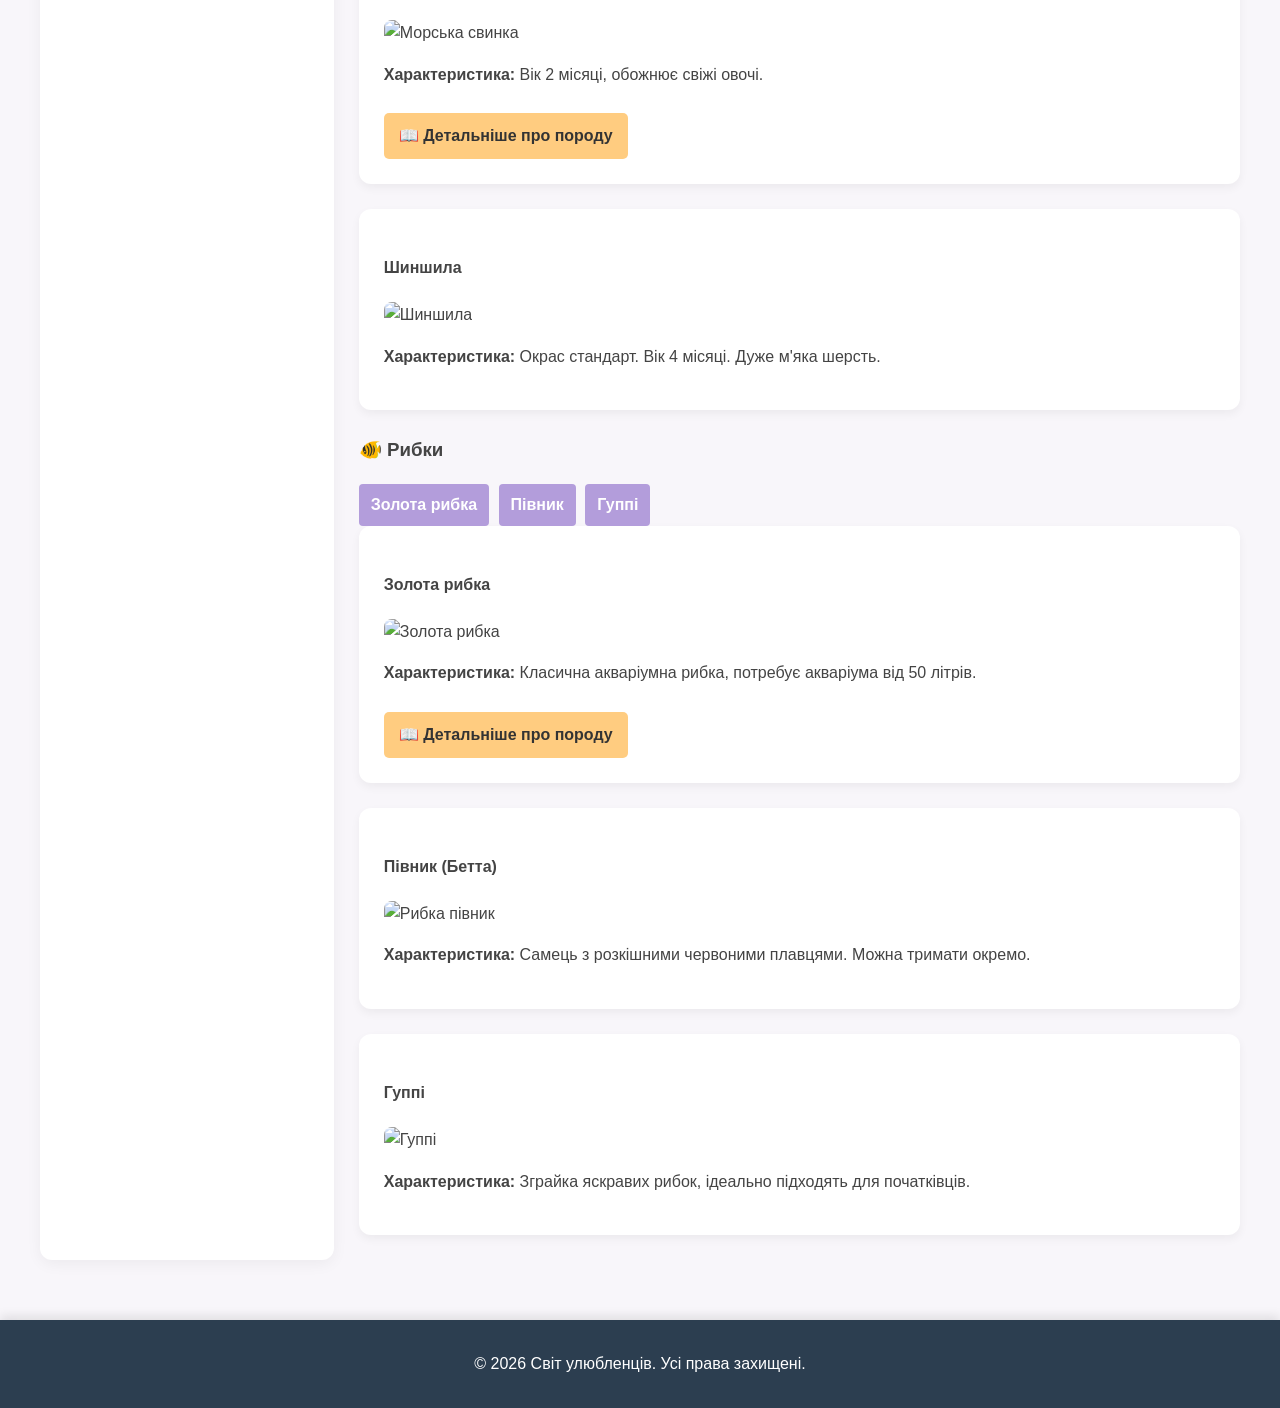
==== commit c21687fa: "Clean up HTML: move button styles to style.css" ====
--- a/index.html
+++ b/index.html
@@ -24,7 +24,6 @@
             </li>
             <li><a href="encyclopedia.html">Енциклопедія</a></li>
             <li><a href="services.html">Послуги фахівців</a></li>
-            <!-- НАША НОВА КНОПКА ДЛЯ ГАЛЕРЕЇ -->
             <li><a href="gallery.html">Фотогалерея</a></li>
         </ul>
     </nav>
@@ -67,17 +66,16 @@
             <section class="category" id="dogs">
                 <h3 class="category__title">🐶 Цуценята</h3>
                 <div class="category__nav">
-                    <a href="#corgi" style="display:inline-block; padding:8px 12px; background:#B39DDB; color:white; text-decoration:none; border-radius:4px; margin-right:5px;">Коргі</a>
-                    <a href="#husky" style="display:inline-block; padding:8px 12px; background:#B39DDB; color:white; text-decoration:none; border-radius:4px; margin-right:5px;">Хаскі</a>
-                    <a href="#pug" style="display:inline-block; padding:8px 12px; background:#B39DDB; color:white; text-decoration:none; border-radius:4px;">Мопс</a>
+                <a href="#corgi" class="btn-category">Коргі</a>
+                <a href="#husky" class="btn-category">Хаскі</a>
+                <a href="#pug" class="btn-category">Мопс</a>
                 </div>
-
                 <article class="card" id="corgi">
                     <h4 class="card__title">Щеня Вельш-коргі</h4>
                    <img src="https://cdn.royalcanin-weshare-online.io/X7njt24B2t6cTeuU5h6b/v2/corgi-puppy-health-and-care"height="250" alt="Щеня коргі"
                    class="card__image">
                     <p class="card__desc"><b>Характеристика:</b> Вік - 2 місяці. Дуже грайливий та активний хлопчик. Має документи КСУ.</p>
-                    <a href="encyclopedia.html#corgi-info" style="display:inline-block; padding:10px 15px; background-color:#FFCC80; color:white; text-decoration:none; border-radius:5px; margin-top:10px; font-weight:bold;">📖 Детальніше про породу</a>
+                    <a href="encyclopedia.html#corgi-info" class="btn-action">📖 Детальніше про породу</a>
                 </article>
                 <article class="card" id="husky">
                     <h4 class="card__title">Щеня Хаскі</h4>
@@ -95,10 +93,10 @@
             <section class="category" id="cats">
                 <h3 class="category__title">🐱 Кошенята</h3>
                  <div class="category__nav">
-                    <a href="#maine" style="display:inline-block; padding:8px 12px; background:#B39DDB; color:white; text-decoration:none; border-radius:4px; margin-right:5px;">Мейн-кун</a>
-                    <a href="#british" style="display:inline-block; padding:8px 12px; background:#B39DDB; color:white; text-decoration:none; border-radius:4px; margin-right:5px;">Британська</a>
-                    <a href="#scottish" style="display:inline-block; padding:8px 12px; background:#B39DDB; color:white; text-decoration:none; border-radius:4px;">Шотландська</a>
-                </div>
+                <a href="#maine" class="btn-category">Мейн-кун</a>
+                <a href="#british" class="btn-category">Британська</a>
+                <a href="#scottish" class="btn-category">Шотландська</a>
+               </div>
                 <article class="card" id="maine">
                     <h4 class="card__title">Кошеня Мейн-кун</h4>
                     <img src="https://lbcat.com.ua/images/Anthony1.jpg" height="250" alt="Кошеня мейн-кун" class="card__image">
@@ -108,7 +106,7 @@
                     <h4 class="card__title">Британське короткошерсте кошеня</h4>
                     <img src="https://murlo.org/uk/wp-content/uploads/2014/12/%D0%91%D1%80%D0%B8%D1%82%D0%B0%D0%BD%D1%81%D1%8C%D0%BA%D0%B5-%D0%B3%D0%BE%D0%BB%D1%83%D0%B1%D0%B5-%D0%BA%D0%BE%D1%88%D0%B5%D0%BD%D1%8F-%D1%84%D0%BE%D1%82%D0%BE.jpg"height="250" alt="Британське кошеня" class="card__image">
                     <p class="card__desc"><b>Характеристика:</b> Вік - 2 місяці. Плюшева шерсть, ліловий окрас, дуже контактний.</p>
-                    <a href="encyclopedia.html#british-info" style="display:inline-block; padding:10px 15px; background-color:#FFCC80; color:white; text-decoration:none; border-radius:5px; margin-top:10px; font-weight:bold;">📖 Детальніше про породу</a>
+                    <a href="encyclopedia.html#british-info" class="btn-action">📖 Детальніше про породу</a>
                 </article>
                 <article class="card" id="scottish">
                     <h4 class="card__title">Шотландське висловухе кошеня</h4>
@@ -121,15 +119,17 @@
             <section class="category" id="birds">
                 <h3 class="category__title">🦜 Птахи</h3>
                  <div class="category__nav">
-                    <a href="#corella" style="display:inline-block; padding:8px 12px; background:#B39DDB; color:white; text-decoration:none; border-radius:4px; margin-right:5px;">Корела</a>
-                    <a href="#budgie" style="display:inline-block; padding:8px 12px; background:#B39DDB; color:white; text-decoration:none; border-radius:4px; margin-right:5px;">Хвилястий</a>
-                    <a href="#toucan" style="display:inline-block; padding:8px 12px; background:#B39DDB; color:white; text-decoration:none; border-radius:4px;">Тукан</a>
+                <a href="#corella" class="btn-category">Корела</a>
+                <a href="#budgie" class="btn-category">Хвилястий</a>
+                <a href="#toucan" class="btn-category">Тукан</a>
                 </div>
+                
+                
                 <article class="card" id="corella">
                     <h4 class="card__title">Папуга Корела</h4>
                     <img src="https://trtmo.te.ua/wp-content/uploads/2025/11/papuga-korela.jpg?" height="250" alt="Корела" class="card__image">
                     <p class="card__desc"><b>Характеристика:</b> Молодий папуга, починає насвистувати мелодії, ручний.</p>
-                    <a href="encyclopedia.html#corella-info" style="display:inline-block; padding:10px 15px; background-color:#FFCC80; color:white; text-decoration:none; border-radius:5px; margin-top:10px; font-weight:bold;">📖 Детальніше про породу</a>
+                    <a href="encyclopedia.html#corella-info" class="btn-action">📖 Детальніше про породу</a>
                 </article>
                 <article class="card" id="budgie">
                     <h4 class="card__title">Хвилястий папуга</h4>
@@ -147,9 +147,9 @@
             <section class="category" id="rodents">
                 <h3 class="category__title">🐹 Гризуни</h3>
                 <div class="category__nav">
-                    <a href="#hamster" style="display:inline-block; padding:8px 12px; background:#B39DDB; color:white; text-decoration:none; border-radius:4px; margin-right:5px;">Хом'як</a>
-                    <a href="#guinea" style="display:inline-block; padding:8px 12px; background:#B39DDB; color:white; text-decoration:none; border-radius:4px; margin-right:5px;">Морська свинка</a>
-                    <a href="#chinchilla" style="display:inline-block; padding:8px 12px; background:#B39DDB; color:white; text-decoration:none; border-radius:4px;">Шиншила</a>
+                <a href="#hamster" class="btn-category">Хом'як</a>
+                <a href="#guinea" class="btn-category">Морська свинка</a>
+                <a href="#chinchilla" class="btn-category">Шиншила</a>
                 </div>
                 <article class="card" id="hamster">
                     <h4 class="card__title">Сирійський хом'як</h4>
@@ -160,7 +160,7 @@
                     <h4 class="card__title">Морська свинка</h4>
                     <img src="https://terra.vet/wp-content/uploads/22-35.jpg?" height="250" alt="Морська свинка" class="card__image">
                     <p class="card__desc"><b>Характеристика:</b> Вік 2 місяці, обожнює свіжі овочі.</p>
-                    <a href="encyclopedia.html#guinea-pig-info" style="display:inline-block; padding:10px 15px; background-color:#FFCC80; color:white; text-decoration:none; border-radius:5px; margin-top:10px; font-weight:bold;">📖 Детальніше про породу</a>
+                    <a href="encyclopedia.html#guinea-pig-info" class="btn-action">📖 Детальніше про породу</a>
                 </article>
                 <article class="card" id="chinchilla">
                     <h4 class="card__title">Шиншила</h4>
@@ -173,15 +173,15 @@
             <section class="category" id="fish">
                 <h3 class="category__title">🐠 Рибки</h3>
                 <div class="category__nav">
-                    <a href="#goldfish" style="display:inline-block; padding:8px 12px; background:#B39DDB; color:white; text-decoration:none; border-radius:4px; margin-right:5px;">Золота рибка</a>
-                    <a href="#betta" style="display:inline-block; padding:8px 12px; background:#B39DDB; color:white; text-decoration:none; border-radius:4px; margin-right:5px;">Півник</a>
-                    <a href="#guppy" style="display:inline-block; padding:8px 12px; background:#B39DDB; color:white; text-decoration:none; border-radius:4px;">Гуппі</a>
-                </div>
+            <a href="#goldfish" class="btn-category">Золота рибка</a>
+            <a href="#betta" class="btn-category">Півник</a>
+            <a href="#guppy" class="btn-category">Гуппі</a>
+           </div>
                 <article class="card" id="goldfish">
                     <h4 class="card__title">Золота рибка</h4>
                     <img src="https://blog.tetra.net/uk-ua/wp-content/uploads/2020/12/zolota-rybka.jpg?" height="250" alt="Золота рибка" class="card__image">
                     <p class="card__desc"><b>Характеристика:</b> Класична акваріумна рибка, потребує акваріума від 50 літрів.</p>
-                    <a href="encyclopedia.html#goldfish-info" style="display:inline-block; padding:10px 15px; background-color:#FFCC80; color:white; text-decoration:none; border-radius:5px; margin-top:10px; font-weight:bold;">📖 Детальніше про породу</a>
+                   <a href="encyclopedia.html#goldfish-info" class="btn-action">📖 Детальніше про породу</a>
                 </article>
                 <article class="card" id="betta">
                     <h4 class="card__title">Півник (Бетта)</h4>
@@ -202,8 +202,8 @@
         <p class="footer__text">&copy; 2026 Світ улюбленців. Усі права захищені.</p>
     </footer>
 
-    <!-- Fixed Елемент (Блок 2, Завдання 3) -->
+   
    
     <a href="#" class="btn-up">🐾 Вгору</a>
 </body>
-</html>+</html>
--- a/style.css
+++ b/style.css
@@ -1,8 +1,6 @@
 
 
-/* ==========================================================
-   Базові налаштування та м'який дизайн
-   ========================================================== */
+
 body {
     font-family: 'Segoe UI', Tahoma, Geneva, Verdana, sans-serif;
     background-color: #F8F6FA;; 
@@ -13,25 +11,21 @@
     padding: 0;
 }
 
-a { text-decoration: none; color: #8E44AD; font-weight: bold; } /*  фіолетовий замість зеленого */
+a { text-decoration: none; color: #8E44AD; font-weight: bold; } 
 a:hover { text-decoration: underline; color: #5B2C6F; }
 
-/* ==========================================================
-   БЛОК 1, ЗАВДАННЯ 2 : Шапка сайту
-   ========================================================== */
+
 .header {
-    background: linear-gradient(135deg, #E6E6FA 0%, #C792EA 100%); /* Лавандовий перелив */
-    color: #333; /* Темно-сірий текст для контрасту */
+    background: linear-gradient(135deg, #E6E6FA 0%, #C792EA 100%); 
+    color: #333; 
     text-align: center;
     padding: 25px 20px;
-    text-shadow: none; /* Прибираємо тінь */
+    text-shadow: none; 
     box-shadow: 0 4px 10px rgba(0,0,0,0.1);
 }
 
 
-/* ==========================================================
-   БЛОК 3, ЗАВДАННЯ 1: Навігація 
-   ========================================================== */
+
 nav { background-color: #2c3e50; }
 .main-menu, .sub-menu {
     list-style: none;
@@ -65,9 +59,7 @@
 .main-menu > li:hover .sub-menu { display: block; }
 .sub-menu a:hover { background-color: #C792EA; }
 
-/* ==========================================================
-   БЛОК 1, ЗАВДАННЯ 1: CSS Grid Layout (Сітка для сайту)
-   ========================================================== */
+
 .main-content {
     display: grid;
     grid-template-columns: 1fr 3fr; 
@@ -77,9 +69,7 @@
     margin: 0 auto;
 }
 
-/* ==========================================================
-   Картки та Сайдбар (Додано ефект "левітації")
-   ========================================================== */
+
 .sidebar {
     background-color: #ffffff;
     padding: 20px;
@@ -92,17 +82,16 @@
     background-color: #ffffff;
     padding: 25px;
     margin-bottom: 25px;
-    border: none; /* Прибрали грубі рамки */
-    border-radius: 12px; /* Зробили кути м'якшими */
-    box-shadow: 0 4px 10px rgba(0, 0, 0, 0.05); /* Сучасна м'яка тінь */
-    /* Плавна анімація для ефекту левітації */
+    border: none; 
+    border-radius: 12px; 
+    box-shadow: 0 4px 10px rgba(0, 0, 0, 0.05); 
     transition: transform 0.3s ease, box-shadow 0.3s ease;
 }
 
-/* Красивий ефект при наведенні на картку тварини */
+
 .card:hover {
-    transform: translateY(-7px); /* Картка плавно піднімається вгору */
-    box-shadow: 0 12px 20px rgba(0, 0, 0, 0.15); /* Тінь стає глибшою */
+    transform: translateY(-7px); 
+    box-shadow: 0 12px 20px rgba(0, 0, 0, 0.15); 
 }
 
 .card__image {
@@ -121,9 +110,7 @@
     box-shadow: 0 -4px 10px rgba(0,0,0,0.1);
 }
 
-/* ==========================================================
-   БЛОК 2, ЗАВДАННЯ 3: Fixed елемент (Деформація при наведенні)
-   ========================================================== */
+/* Деформація при наведенні) */
 .btn-up {
     position: fixed;
     bottom: 20px;
@@ -133,7 +120,7 @@
     padding: 15px 20px;
     border-radius: 50px;
     font-weight: bold;
-    box-shadow: 0 4px 12px rgba(233, 30, 99, 0.4); /* Тінь  під колір кнопки */
+    box-shadow: 0 4px 12px rgba(233, 30, 99, 0.4); 
     transition: transform 0.3s ease, background-color 0.3s ease;
     z-index: 100;
     text-decoration: none;
@@ -154,9 +141,7 @@
 }
 
 
-/* ==========================================================
-   БЛОК 2 (Завдання 1, 2) та БЛОК 3 (Завдання 2): Галерея
-   ========================================================== */
+
 .gallery {
     display: grid;
     grid-template-columns: repeat(auto-fit, minmax(250px, 1fr));
@@ -183,29 +168,34 @@
     cursor: crosshair;
 }
 
-/* ==========================================================
+/* 
    Адаптивні медіа-елементи (відео та аудіо)
-   ========================================================== */
-/* Для відео: розтягуємо на всю ширину і жорстко тримаємо пропорцію 16:9 */
+   */
+
 object, iframe, video {
-    width: 100%;             
+    width: 100%;  
+    max-width: 100%;           
     height: auto;            
     aspect-ratio: 16 / 9;    
-    border-radius: 8px;      
-}
-
-/* Для аудіо: робимо акуратну тонку панель */
+    border-radius: 8px; 
+    box-sizing :border-box;   
+}
+
+
+
 audio {
     width: 100%; 
-    max-width: 300px; 
+    max-width: 100%;      
     height: 45px;     
     margin-top: 10px;
     border-radius: 25px; 
-}
-
-/* ==========================================================
+    box-sizing :border-box;     
+}
+
+
+/* 
    Медіа-запити (Адаптивність для смартфонів)
-   ========================================================== */
+    */
 @media (max-width: 768px) {
     .main-content { grid-template-columns: 1fr; }
 }
@@ -231,3 +221,28 @@
     }
     nav:hover .main-menu { display: flex; }
 }
+
+.btn-category {
+    display: inline-block;
+    padding: 8px 12px;
+    background-color: #B39DDB;
+    color: white;
+    text-decoration: none;
+    border-radius: 4px;
+    margin-right: 5px;
+}
+
+
+
+
+.btn-action {
+    display: inline-block;
+    padding: 10px 15px;
+    background-color: #FFCC80;
+    color: #333; 
+    text-decoration: none;
+    border-radius: 5px;
+    margin-top: 10px;
+    font-weight: bold;
+}
+
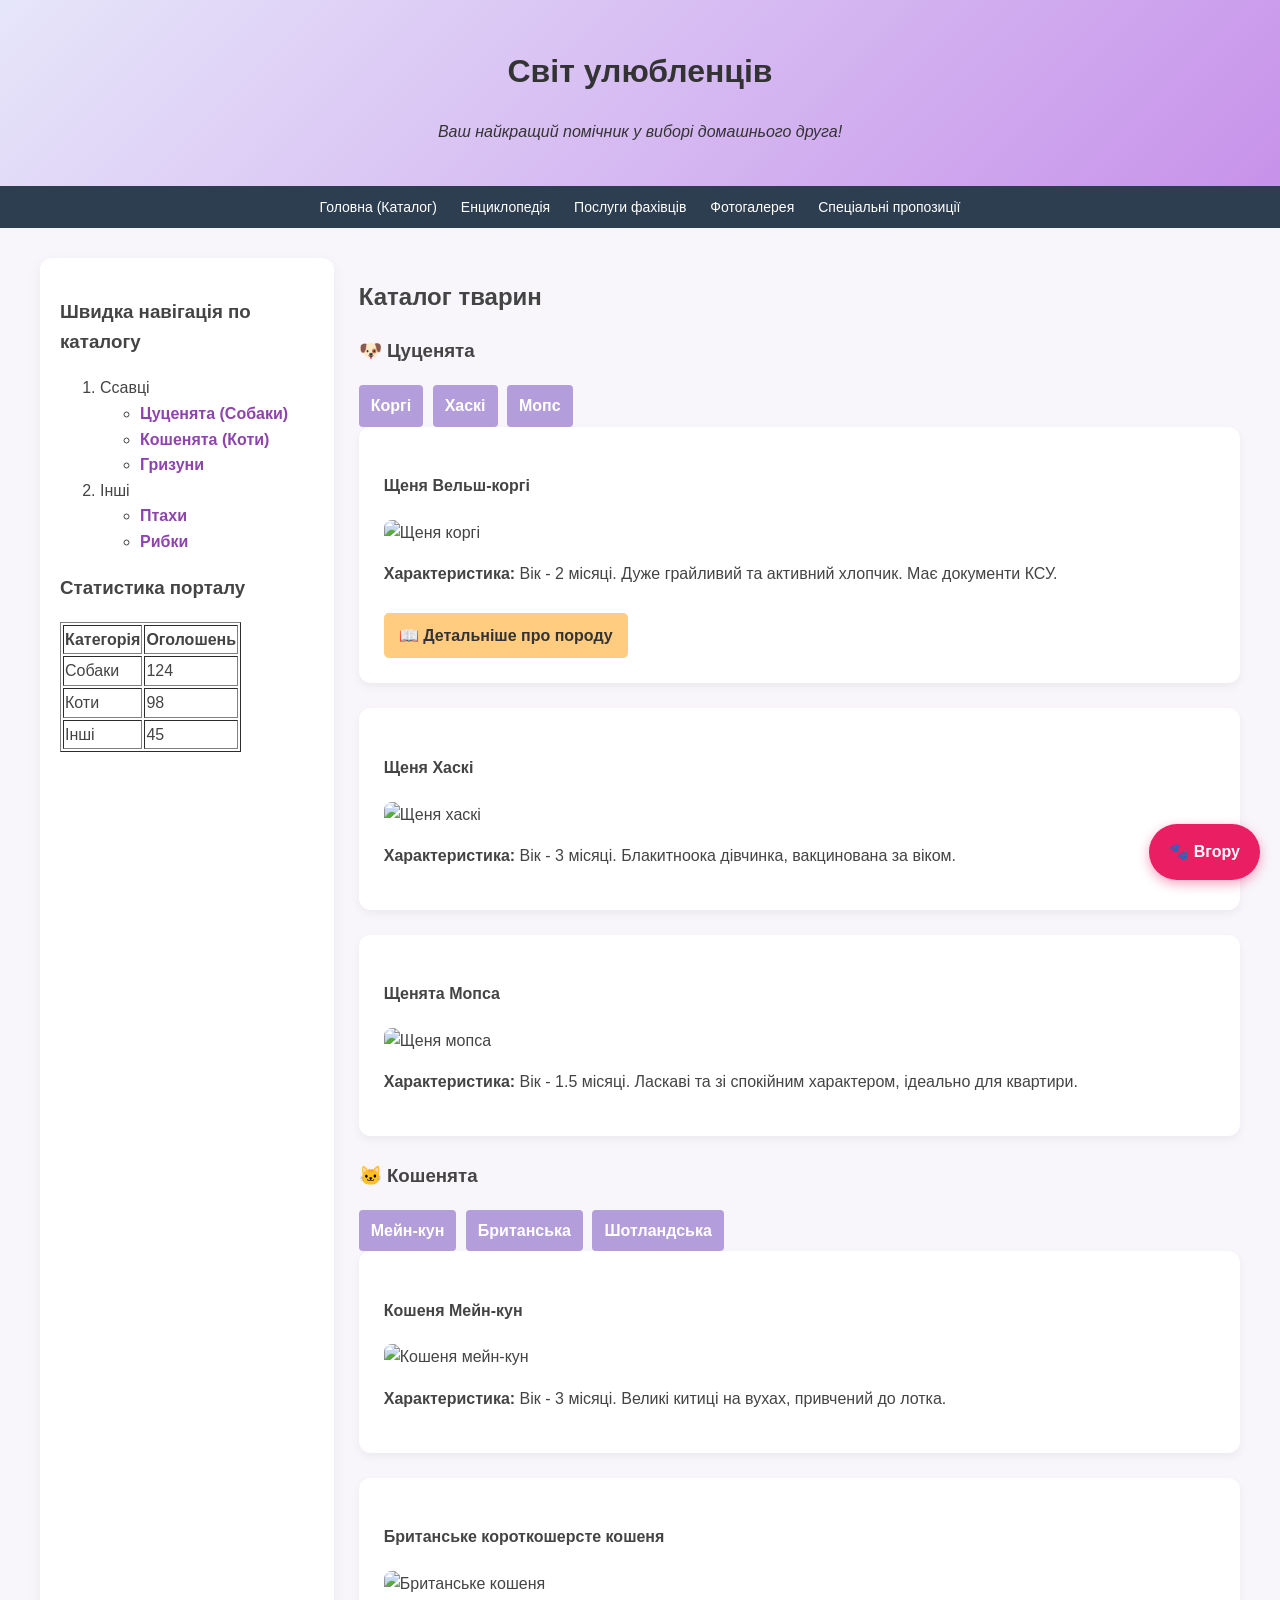
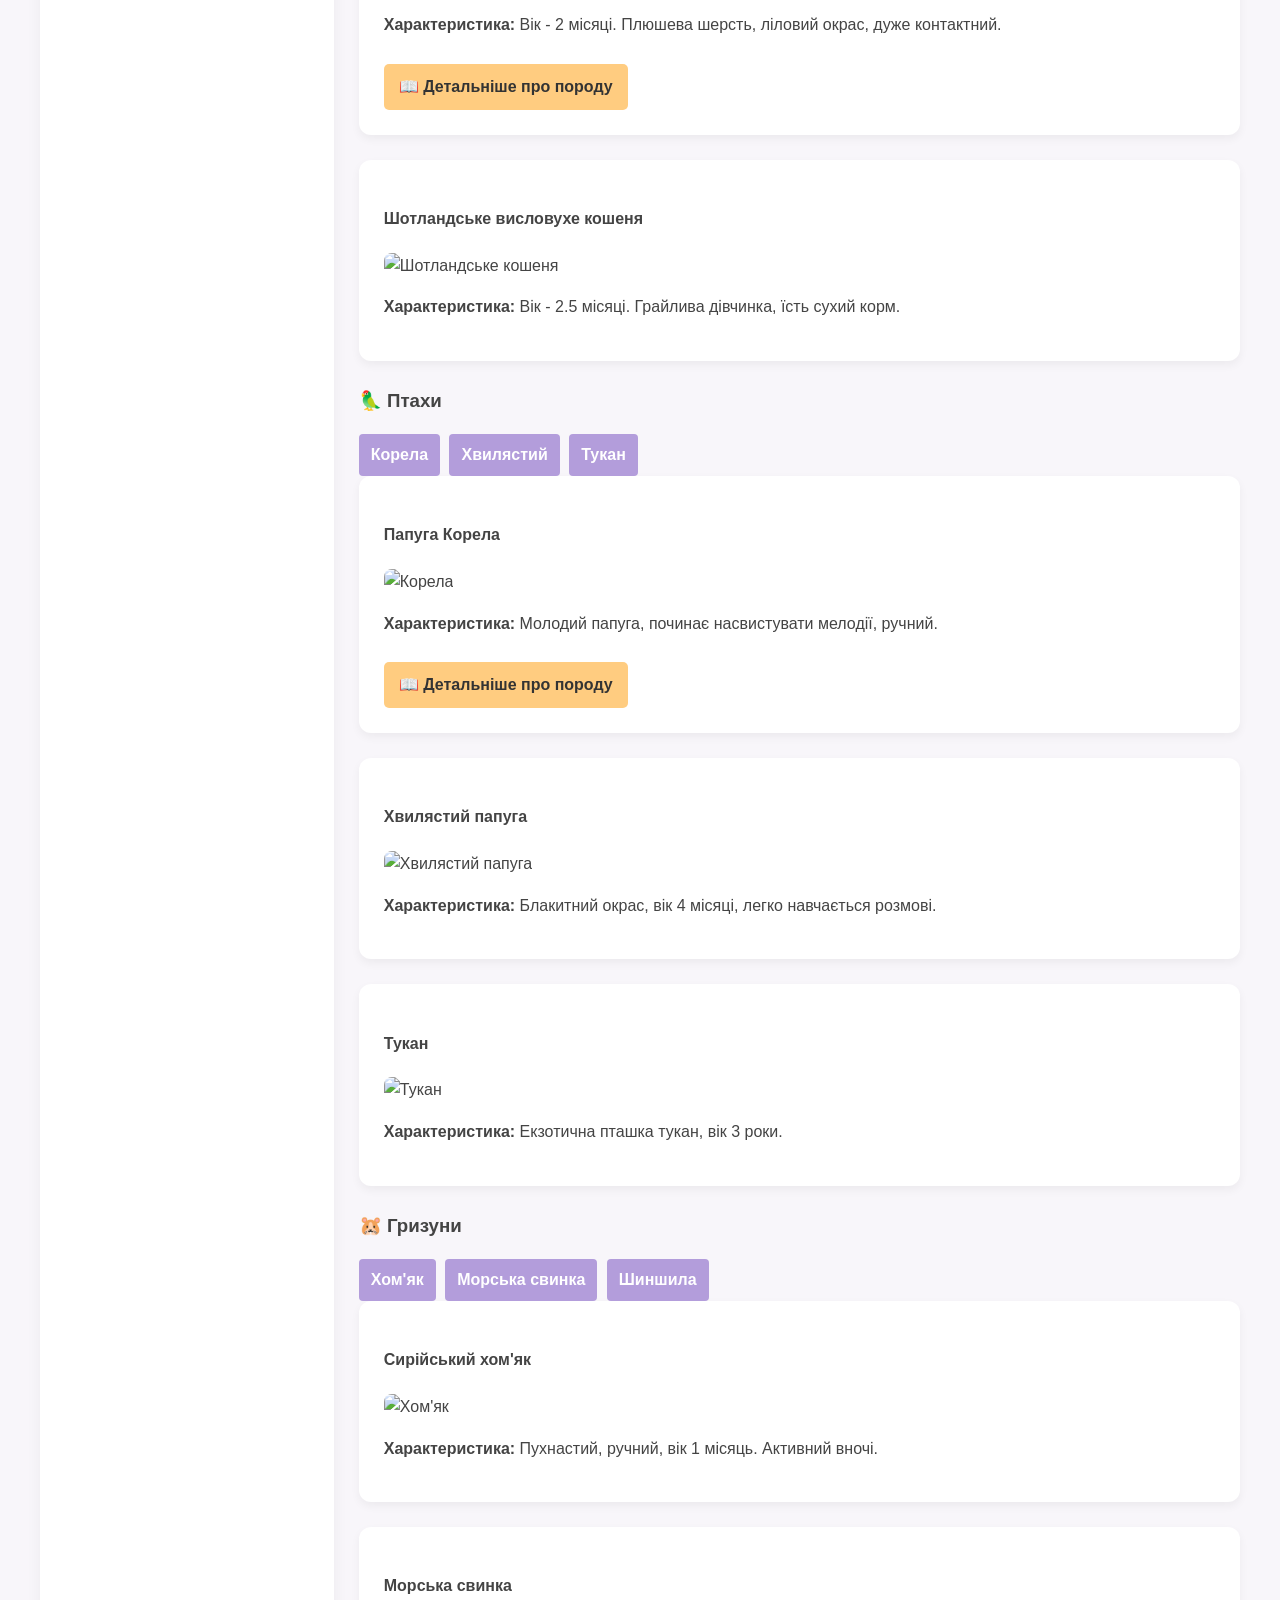
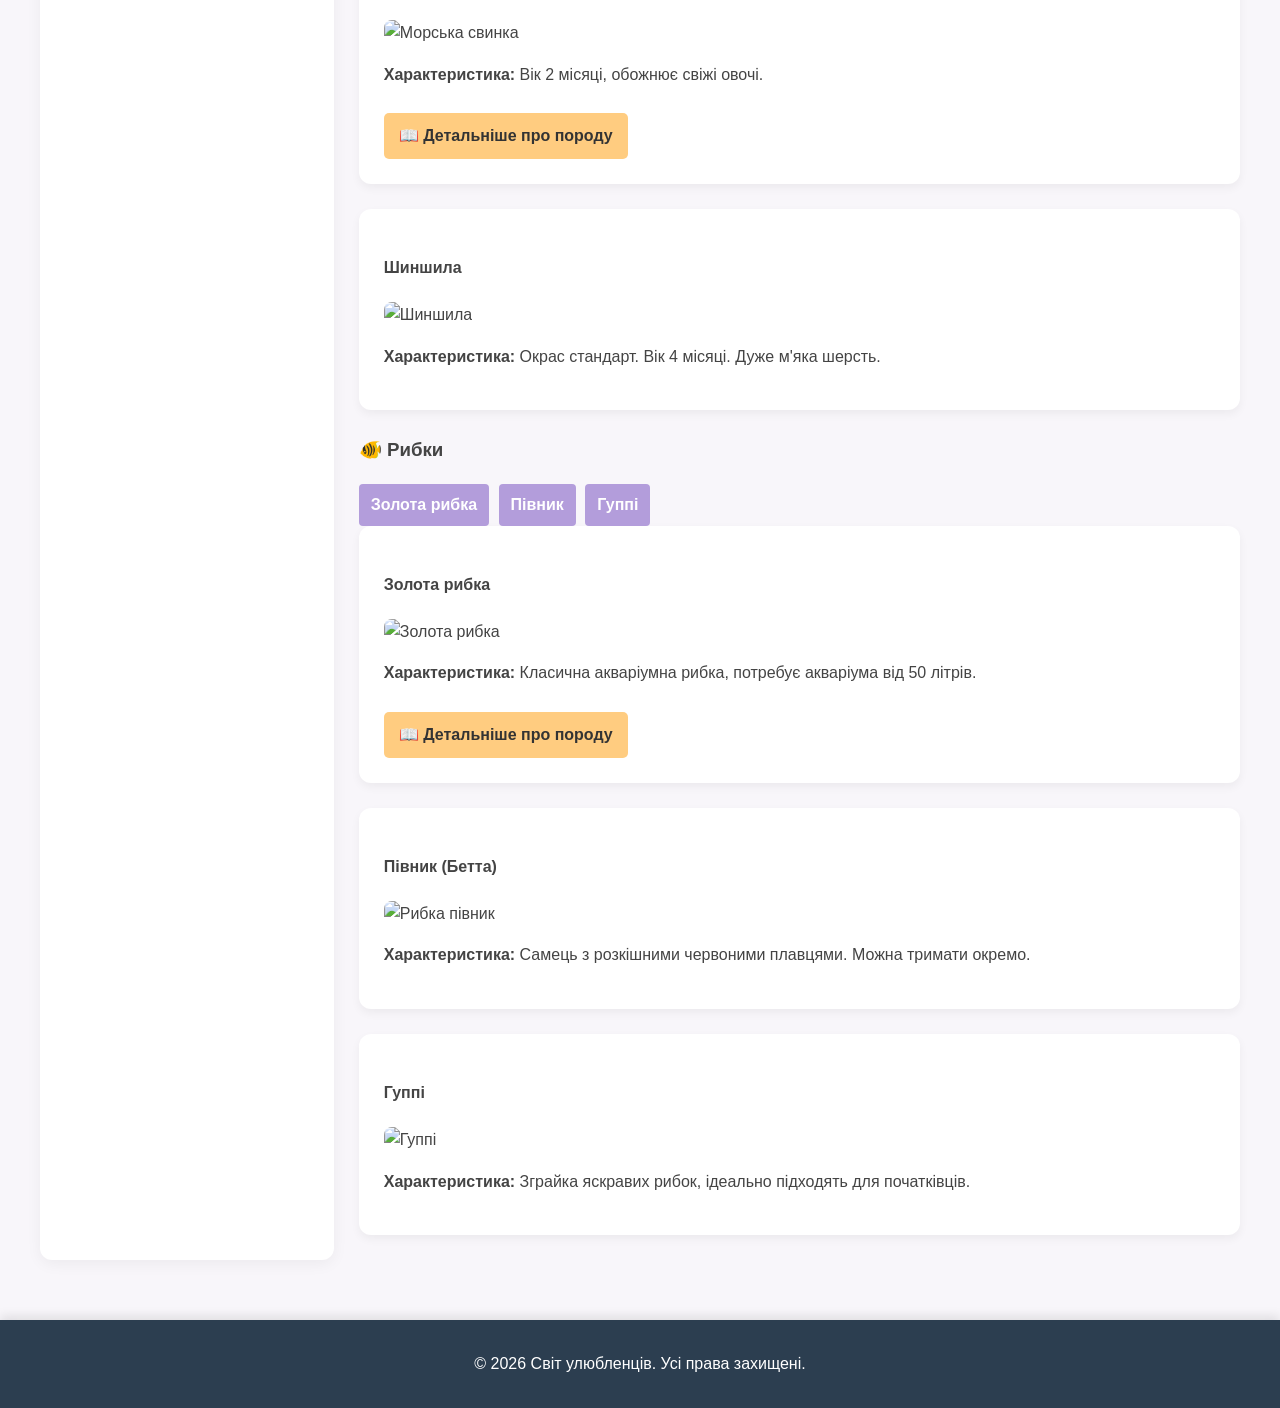
==== commit 50bc48c8: "lb 4" ====
--- a/index.html
+++ b/index.html
@@ -25,6 +25,7 @@
             <li><a href="encyclopedia.html">Енциклопедія</a></li>
             <li><a href="services.html">Послуги фахівців</a></li>
             <li><a href="gallery.html">Фотогалерея</a></li>
+             <li><a href="specials.html">Спеціальні пропозиції</a></li>
         </ul>
     </nav>
 
--- a/style.css
+++ b/style.css
@@ -47,12 +47,9 @@
 .sub-menu {
     display: none;
     position: absolute;
-    top: 100%;
-    left: 0;
     background-color: #34495e;
     min-width: 180px;
     box-shadow: 0px 8px 16px rgba(0, 0, 0, 0.2);
-    z-index: 10;
     border-radius: 0 0 8px 8px;
     overflow: hidden;
 }
@@ -91,7 +88,7 @@
 
 .card:hover {
     transform: translateY(-7px); 
-    box-shadow: 0 12px 20px rgba(0, 0, 0, 0.15); 
+    box-shadow: 0 12px 20px rgba(0, 0, 0, 0.15);
 }
 
 .card__image {
@@ -110,7 +107,7 @@
     box-shadow: 0 -4px 10px rgba(0,0,0,0.1);
 }
 
-/* Деформація при наведенні) */
+
 .btn-up {
     position: fixed;
     bottom: 20px;
@@ -126,7 +123,7 @@
     text-decoration: none;
 }
 
-/* Анімація при наведенні ТІЛЬКИ для пристроїв з мишкою (ПК) */
+
 @media (hover: hover) {
     .btn-up:hover {
         transform: scale(1.2) rotate(-10deg);
@@ -134,7 +131,7 @@
     }
 }
 
-/* Анімація для телефонів спрацьовує ТІЛЬКИ в момент торкання пальцем */
+
 .btn-up:active {
         transform: scale(1.2) rotate(-10deg);
         background-color: #C2185B;
@@ -168,9 +165,7 @@
     cursor: crosshair;
 }
 
-/* 
-   Адаптивні медіа-елементи (відео та аудіо)
-   */
+
 
 object, iframe, video {
     width: 100%;  
@@ -193,9 +188,7 @@
 }
 
 
-/* 
-   Медіа-запити (Адаптивність для смартфонів)
-    */
+
 @media (max-width: 768px) {
     .main-content { grid-template-columns: 1fr; }
 }
@@ -227,7 +220,6 @@
     padding: 8px 12px;
     background-color: #B39DDB;
     color: white;
-    text-decoration: none;
     border-radius: 4px;
     margin-right: 5px;
 }
@@ -240,9 +232,70 @@
     padding: 10px 15px;
     background-color: #FFCC80;
     color: #333; 
-    text-decoration: none;
     border-radius: 5px;
     margin-top: 10px;
     font-weight: bold;
 }
 
+.header__title {
+    font-weight: bold;
+}
+
+
+
+
+
+
+
+.page-title {
+    text-align: center;
+    margin-bottom: 40px;
+    font-weight: bold;
+    color: #5B2C6F;
+}
+
+.row {
+    margin-bottom: 25px;
+}
+
+
+
+
+.promo-box {
+    display: flex;
+    flex-direction: column;
+    justify-content: center; 
+    height: 100%; 
+    min-height: 110px;
+    padding: 15px 10px;
+    border-radius: 12px;
+    text-align: center;
+    color: #ffffff;
+    box-shadow: 0 4px 15px rgba(0, 0, 0, 0.06);
+    word-wrap: break-word; 
+}
+
+.promo-box h5 {
+    font-size: 1rem;
+    font-weight: bold;
+    color: #ffffff;
+    margin-bottom: 6px;
+}
+
+.promo-box p {
+    font-size: 0.85rem;
+    color: #ffffff;
+    margin: 0;
+}
+
+
+.box-green { background-color: #2ECC71; border-color: #27AE60; }
+.box-orange { background-color: #E67E22; border-color: #D35400; }
+.box-blue { background-color: #3498DB; border-color: #2980B9; }
+
+
+@media (max-width: 575.98px) {
+    .promo-box { padding: 12px 5px; }
+    .promo-box h5 { font-size: 0.85rem; }
+    .promo-box p { font-size: 0.75rem; }
+}
